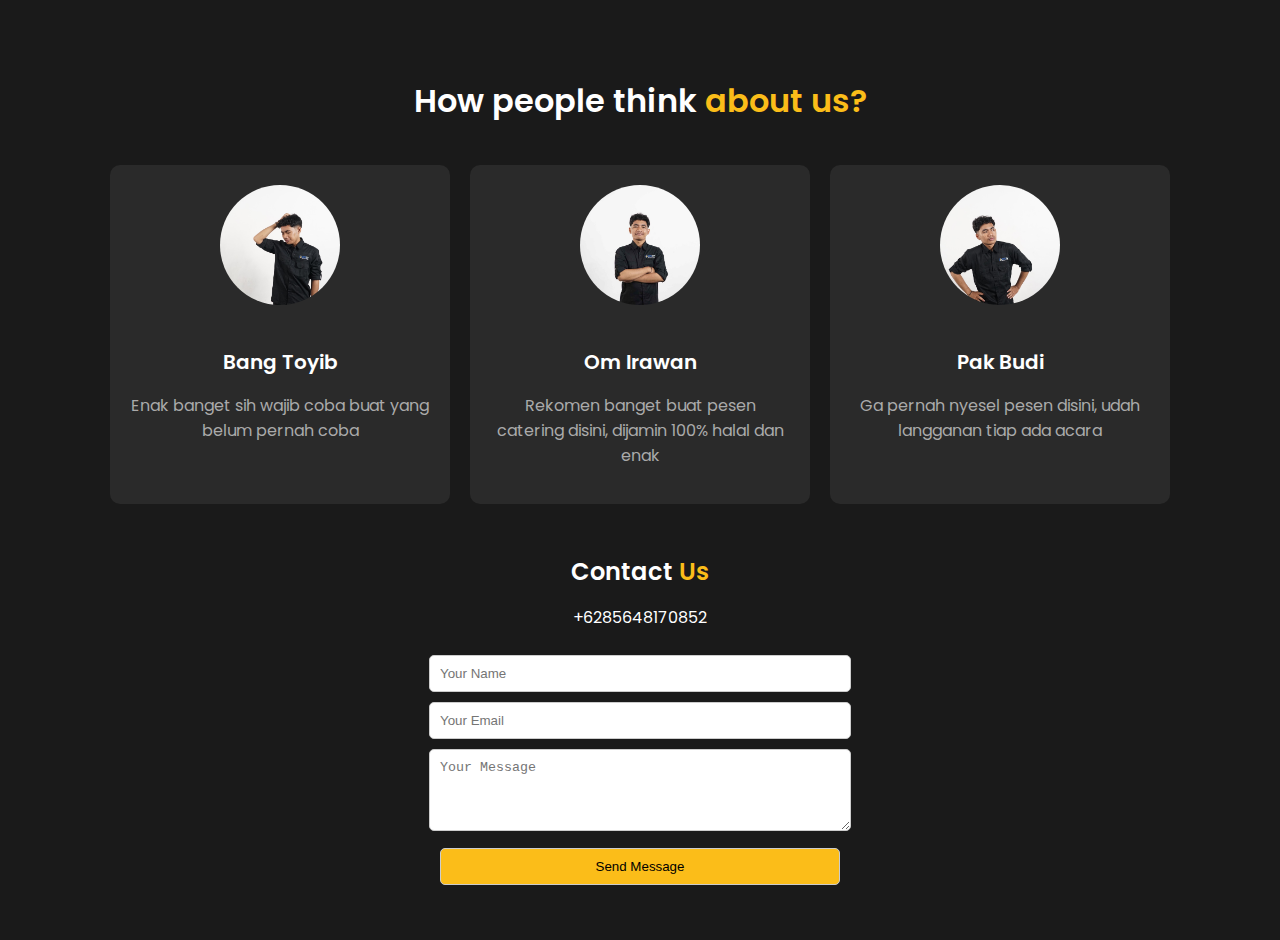
==== index.html @ c68b3eb4 "aca bagian halaman testimoni" ====
<!DOCTYPE html> <!-- INI BAGIAN TESTIMONI APA KATA MEREKA TENTANG KITAAAA -->
<html lang="en">
<head>
    <meta charset="UTF-8">
    <meta name="viewport" content="width=device-width, initial-scale=1.0">
    <title>Eclipta Catering</title>
    <link href="https://fonts.googleapis.com/css2?family=Poppins:wght@400;600&display=swap" rel="stylesheet">
    <style>
        body {
            font-family: 'Poppins', sans-serif;
            background-color: #1a1a1a;
            color: #fff;
            margin: 0;
            padding: 0;
        }

        .container {
            text-align: center;
            padding: 50px 20px;
        }

        h2 {
            color: #fff;
            margin-bottom: 40px;
            font-size: 32px;
            font-weight: 600;
        }

        h2 span {
            color: #fbbd19;
        }

        .testimonials {
            display: flex;
            justify-content: center;
            gap: 20px;
        }

        .testimonial {
            background-color: #2a2a2a;
            padding: 20px;
            border-radius: 10px;
            width: 300px;
            text-align: center;
        }

        .testimonial-img {
            border-radius: 50%;
            width: 120px;  /* Ukuran gambar diperbesar */
            height: 120px; /* Ukuran gambar diperbesar */
            margin-bottom: 15px;
            object-fit: cover; /* Menjaga rasio gambar */
        }

        .testimonial h3 {
            color: #fff;
            margin-bottom: 10px;
            font-size: 20px;
            font-weight: 600;
        }

        .testimonial p {
            color: #aaa;
            font-size: 16px;
        }

        .contact {
            margin-top: 50px;
        }

        .contact h3 {
            color: #fff;
            margin-bottom: 10px;
            font-size: 24px;
            font-weight: 600;
        }

        .contact span {
            color: #fbbd19;
        }

        form {
            margin-top: 20px;
        }

        form input, form textarea {
            padding: 10px;
            margin: 5px;
            border-radius: 5px;
            border: 1px solid #ccc;
            width: 100%;
            max-width: 400px;
        }

        form input[type="submit"] {
            background-color: #fbbd19;
            color: #000;
            cursor: pointer;
        }
    </style>
</head>
<body>

<div class="container" id="home">
    <h2>How people think <span>about us?</span></h2>
    
    <div class="testimonials">
        <div class="testimonial" id="testimonial-1">
            <img src="img/bang toyib.jpg" alt="Bang Toyib" class="testimonial-img">
            <h3>Bang Toyib</h3>
            <p>Enak banget sih wajib coba buat yang belum pernah coba</p>
        </div>

        <div class="testimonial" id="testimonial-2">
            <img src="img/om irawan.jpg" alt="Om Irawan" class="testimonial-img">
            <h3>Om Irawan</h3>
            <p>Rekomen banget buat pesen catering disini, dijamin 100% halal dan enak</p>
        </div>

        <div class="testimonial" id="testimonial-3">
            <img src="img/pak budi.jpg" alt="Pak Budi" class="testimonial-img">
            <h3>Pak Budi</h3>
            <p>Ga pernah nyesel pesen disini, udah langganan tiap ada acara</p>
        </div>
    </div>

    <div class="contact" id="contact">
        <h3>Contact <span>Us</span></h3>
        <p>+6285648170852</p>

        <form action="#" method="post">
            <input type="text" id="name" name="name" placeholder="Your Name" required><br>
            <input type="email" id="email" name="email" placeholder="Your Email" required><br>
            <textarea id="message" name="message" rows="4" placeholder="Your Message" required></textarea><br>
            <input type="submit" value="Send Message">
        </form>
    </div>
</div>

</body>
</html>
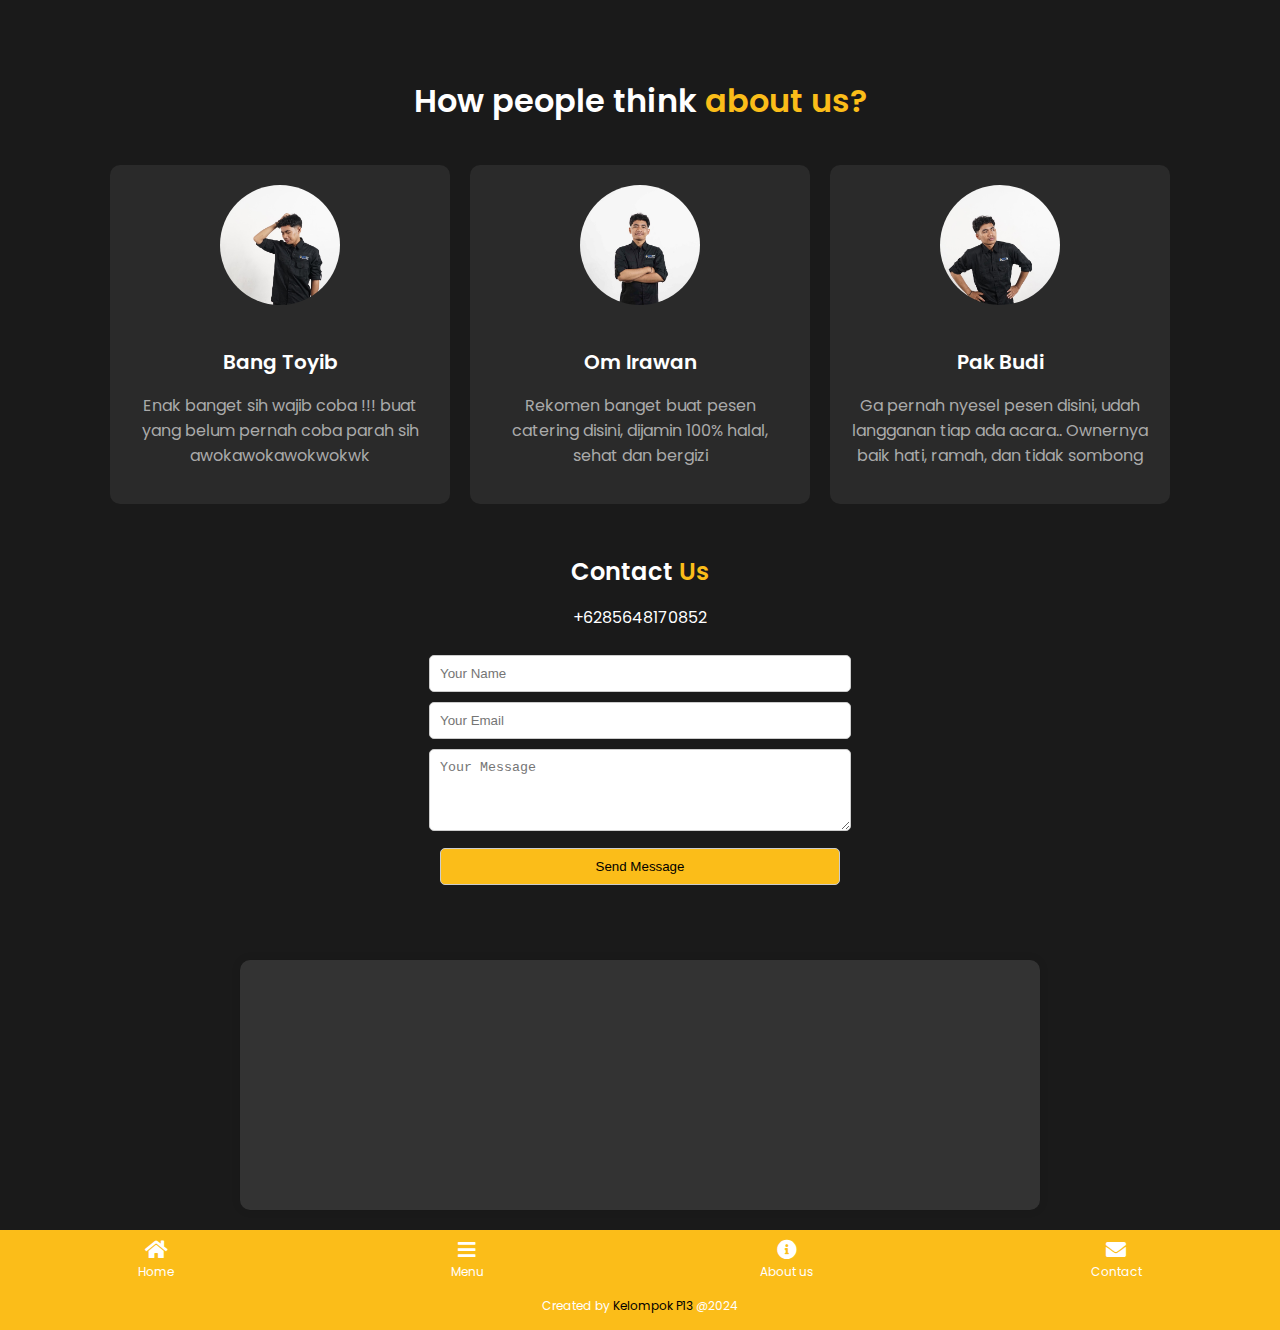
==== commit aee1174b: "Dari aca wes" ====
--- a/index.html
+++ b/index.html
@@ -1,142 +1,69 @@
-<!DOCTYPE html> <!-- INI BAGIAN TESTIMONI APA KATA MEREKA TENTANG KITAAAA -->
-<html lang="en">
+<!DOCTYPE html>
+<html lang="id"> <!-- Bahasa halaman diatur ke Bhs Indo -->
 <head>
-    <meta charset="UTF-8">
-    <meta name="viewport" content="width=device-width, initial-scale=1.0">
-    <title>Eclipta Catering</title>
-    <link href="https://fonts.googleapis.com/css2?family=Poppins:wght@400;600&display=swap" rel="stylesheet">
-    <style>
-        body {
-            font-family: 'Poppins', sans-serif;
-            background-color: #1a1a1a;
-            color: #fff;
-            margin: 0;
-            padding: 0;
-        }
-
-        .container {
-            text-align: center;
-            padding: 50px 20px;
-        }
-
-        h2 {
-            color: #fff;
-            margin-bottom: 40px;
-            font-size: 32px;
-            font-weight: 600;
-        }
-
-        h2 span {
-            color: #fbbd19;
-        }
-
-        .testimonials {
-            display: flex;
-            justify-content: center;
-            gap: 20px;
-        }
-
-        .testimonial {
-            background-color: #2a2a2a;
-            padding: 20px;
-            border-radius: 10px;
-            width: 300px;
-            text-align: center;
-        }
-
-        .testimonial-img {
-            border-radius: 50%;
-            width: 120px;  /* Ukuran gambar diperbesar */
-            height: 120px; /* Ukuran gambar diperbesar */
-            margin-bottom: 15px;
-            object-fit: cover; /* Menjaga rasio gambar */
-        }
-
-        .testimonial h3 {
-            color: #fff;
-            margin-bottom: 10px;
-            font-size: 20px;
-            font-weight: 600;
-        }
-
-        .testimonial p {
-            color: #aaa;
-            font-size: 16px;
-        }
-
-        .contact {
-            margin-top: 50px;
-        }
-
-        .contact h3 {
-            color: #fff;
-            margin-bottom: 10px;
-            font-size: 24px;
-            font-weight: 600;
-        }
-
-        .contact span {
-            color: #fbbd19;
-        }
-
-        form {
-            margin-top: 20px;
-        }
-
-        form input, form textarea {
-            padding: 10px;
-            margin: 5px;
-            border-radius: 5px;
-            border: 1px solid #ccc;
-            width: 100%;
-            max-width: 400px;
-        }
-
-        form input[type="submit"] {
-            background-color: #fbbd19;
-            color: #000;
-            cursor: pointer;
-        }
-    </style>
+    <meta charset="UTF-8"> <!-- Set karakter ke UTF-8 -->
+    <meta name="viewport" content="width=device-width, initial-scale=1.0"> <!-- Responsif untuk perangkat mobile -->
+    <title>Eclipta Catering</title> <!-- Judul halamannya -->
+    <link href="https://fonts.googleapis.com/css2?family=Poppins:wght@400;600&display=swap" rel="stylesheet"> <!-- Link font Poppins -->
+    <link rel="stylesheet" href="style.css"> <!-- Link ke file CSS eksternal -->
+    <link rel="stylesheet" href="https://cdnjs.cloudflare.com/ajax/libs/font-awesome/5.15.3/css/all.min.css"> <!-- Link ke Font Awesome untuk ikon -->
 </head>
 <body>
 
-<div class="container" id="home">
-    <h2>How people think <span>about us?</span></h2>
-    
-    <div class="testimonials">
-        <div class="testimonial" id="testimonial-1">
-            <img src="img/bang toyib.jpg" alt="Bang Toyib" class="testimonial-img">
-            <h3>Bang Toyib</h3>
-            <p>Enak banget sih wajib coba buat yang belum pernah coba</p>
+    <!-- Ini untuk halaman testimoniiiiiii -->
+    <div class="container" id="home">
+        <h2>How people think <span>about us?</span></h2> <!-- Judul bagian testimoni -->
+        
+        <div class="testimonials"> 
+            <div class="testimonial" id="testimonial-1"> <!-- Testi pertama -->
+                <img src="img/bang toyib.jpg" alt="Bang Toyib" class="testimonial-img"> <!-- Muka bang toyib -->
+                <h3>Bang Toyib</h3> <!-- Nama dia -->
+                <p>Enak banget sih wajib coba !!! buat yang belum pernah coba parah sih awokawokawokwokwk</p> <!-- Isi ulasan bang toyib -->
+            </div>
+
+            <div class="testimonial" id="testimonial-2"> <!-- Testi kedua -->
+                <img src="img/om irawan.jpg" alt="Om Irawan" class="testimonial-img"> <!-- Muka om irawan -->
+                <h3>Om Irawan</h3> <!-- Nama dia -->
+                <p>Rekomen banget buat pesen catering disini, dijamin 100% halal, sehat dan bergizi</p> <!-- Isi ulasan om irawan -->
+            </div>
+
+            <div class="testimonial" id="testimonial-3"> <!-- Testi ketiga -->
+                <img src="img/pak budi.jpg" alt="Pak Budi" class="testimonial-img"> <!-- Muka pak budi -->
+                <h3>Pak Budi</h3> <!-- Nama dia -->
+                <p>Ga pernah nyesel pesen disini, udah langganan tiap ada acara.. Ownernya baik hati, ramah, dan tidak sombong</p> <!-- Isi ulasan pak budi -->
+            </div>
         </div>
 
-        <div class="testimonial" id="testimonial-2">
-            <img src="img/om irawan.jpg" alt="Om Irawan" class="testimonial-img">
-            <h3>Om Irawan</h3>
-            <p>Rekomen banget buat pesen catering disini, dijamin 100% halal dan enak</p>
-        </div>
+        <!-- Ini buat bagian kontakkkkk -->
+        <div class="contact" id="contact"> <!-- Kontainer buat formu kontak -->
+            <h3>Contact <span>Us</span></h3> <!-- Judul bagian kontak -->
+            <p>+6285648170852</p> <!-- Nomor wa nya aca -->
 
-        <div class="testimonial" id="testimonial-3">
-            <img src="img/pak budi.jpg" alt="Pak Budi" class="testimonial-img">
-            <h3>Pak Budi</h3>
-            <p>Ga pernah nyesel pesen disini, udah langganan tiap ada acara</p>
+            <form action="#" method="post"> <!-- Form buat ngirim pesan, ini nanti menuju ke wa yg di atas -->
+                <input type="text" id="name" name="name" placeholder="Your Name" required><br> <!-- Buat nama -->
+                <input type="email" id="email" name="email" placeholder="Your Email" required><br> <!-- Buat email -->
+                <textarea id="message" name="message" rows="4" placeholder="Your Message" required></textarea><br> <!-- Buat pesan -->
+                <input type="submit" value="Send Message"> <!-- Tombol kirim -->
+            </form>
         </div>
     </div>
 
-    <div class="contact" id="contact">
-        <h3>Contact <span>Us</span></h3>
-        <p>+6285648170852</p>
-
-        <form action="#" method="post">
-            <input type="text" id="name" name="name" placeholder="Your Name" required><br>
-            <input type="email" id="email" name="email" placeholder="Your Email" required><br>
-            <textarea id="message" name="message" rows="4" placeholder="Your Message" required></textarea><br>
-            <input type="submit" value="Send Message">
-        </form>
-    </div>
-</div>
+    <div class="map-container"> <!-- Kontainer untuk peta -->
+        <iframe src="https://www.google.com/maps/embed?pb=!1m18!1m12!1m3!1d3151198.217402622!2d112.61127787225617!3d-7.257574870896103!2m3!1f0!2f0!3f0!3m2!1i1024!2i768!4f13.1!3m3!1m2!1s0x2e7a1aa4b3a4eb69%3A0x91f6c5474c6d5b91!2sSurabaya%2C%20East%20Java%2C%20Indonesia!5e0!3m2!1sen!2sus!4v1695716764314!5m2!1sen!2sus" width="600" height="450" style="border:0;" allowfullscreen="" loading="lazy"></iframe> <!-- Peta Surabaya -->
+    </div>    
+    
+    <!-- Bagian Footer -->
+    <footer>
+        <nav> <!-- Navigasi footer -->
+            <ul>
+                <li><a href="#"><i class="fas fa-home"></i><span>Home</span></a></li> <!-- Menu Home -->
+                <li><a href="#"><i class="fas fa-bars"></i><span>Menu</span></a></li> <!-- Menu Menu -->
+                <li><a href="#"><i class="fas fa-info-circle"></i><span>About us</span></a></li> <!-- Menu About Us -->
+                <li><a href="#"><i class="fas fa-envelope"></i><span>Contact</span></a></li> <!-- Menu Contact -->
+            </ul>
+        </nav>
+        <p>Created by <span class="black-text">Kelompok</span> <span class="black-text">P13</span> @2024</p> <!-- Keterangan pembuat.. kelompok kita -->
+    </footer>
 
 </body>
 </html>
-
--- a/style.css
+++ b/style.css
@@ -0,0 +1,157 @@
+body {
+    font-family: 'Poppins', sans-serif;
+    background-color: #1a1a1a;
+    color: #fff;
+    margin: 0;
+    padding: 0;
+}
+
+.container {
+    text-align: center;
+    padding: 50px 20px;
+}
+
+h2 {
+    color: #fff;
+    margin-bottom: 40px;
+    font-size: 32px;
+    font-weight: 600;
+}
+
+h2 span {
+    color: #fbbd19;
+}
+
+.testimonials {
+    display: flex;
+    justify-content: center;
+    gap: 20px;
+}
+
+.testimonial {
+    background-color: #2a2a2a;
+    padding: 20px;
+    border-radius: 10px;
+    width: 300px;
+    text-align: center;
+}
+
+.testimonial-img {
+    border-radius: 50%;
+    width: 120px;
+    height: 120px;
+    margin-bottom: 15px;
+    object-fit: cover;
+}
+
+.testimonial h3 {
+    color: #fff;
+    margin-bottom: 10px;
+    font-size: 20px;
+    font-weight: 600;
+}
+
+.testimonial p {
+    color: #aaa;
+    font-size: 16px;
+}
+
+.contact {
+    margin-top: 50px;
+}
+
+.contact h3 {
+    color: #fff;
+    margin-bottom: 10px;
+    font-size: 24px;
+    font-weight: 600;
+}
+
+.contact span {
+    color: #fbbd19;
+}
+
+form {
+    margin-top: 20px;
+}
+
+form input, form textarea {
+    padding: 10px;
+    margin: 5px;
+    border-radius: 5px;
+    border: 1px solid #ccc;
+    width: 100%;
+    max-width: 400px;
+}
+
+form input[type="submit"] {
+    background-color: #fbbd19;
+    color: #000;
+    cursor: pointer;
+}
+
+/* Footer Section */
+footer {
+    background-color: #fbbd19; /* Background kuning */
+    color: white;
+    padding: 10px 0;
+    height: 80px;
+    display: flex;
+    flex-direction: column;
+    justify-content: space-between;
+}
+
+nav ul {
+    list-style-type: none;
+    padding: 0;
+    margin: 0;
+    display: flex;
+    justify-content: space-around;
+}
+
+nav ul li a {
+    color: white;
+    text-decoration: none;
+    display: flex;
+    flex-direction: column;
+    align-items: center;
+    font-size: 12px;
+}
+
+nav ul li a i {
+    font-size: 20px;
+    margin-bottom: 3px;
+}
+
+nav ul li a span {
+    color: white; /* Warna teks jadi putih */
+}
+
+footer p {
+    text-align: center;
+    margin: 5px 0;
+    font-size: 12px;
+}
+
+.black-text {
+    color: black; /* Pastikan warna teks menjadi hitam */
+}
+
+.map-container {
+    display: flex; /* Agar peta di tengah */
+    justify-content: center; /* Peta di tengah */
+    width: 100%;
+    max-width: 800px;
+    height: 250px;
+    border-radius: 10px;
+    overflow: hidden;
+    box-shadow: 0 0 10px rgba(0,0,0,0.1);
+    background-color: #333; 
+    margin: 20px auto; /* Space di bawah peta */
+}
+
+.map-container iframe {
+    width: 100%;
+    height: 100%;
+    border: none;
+}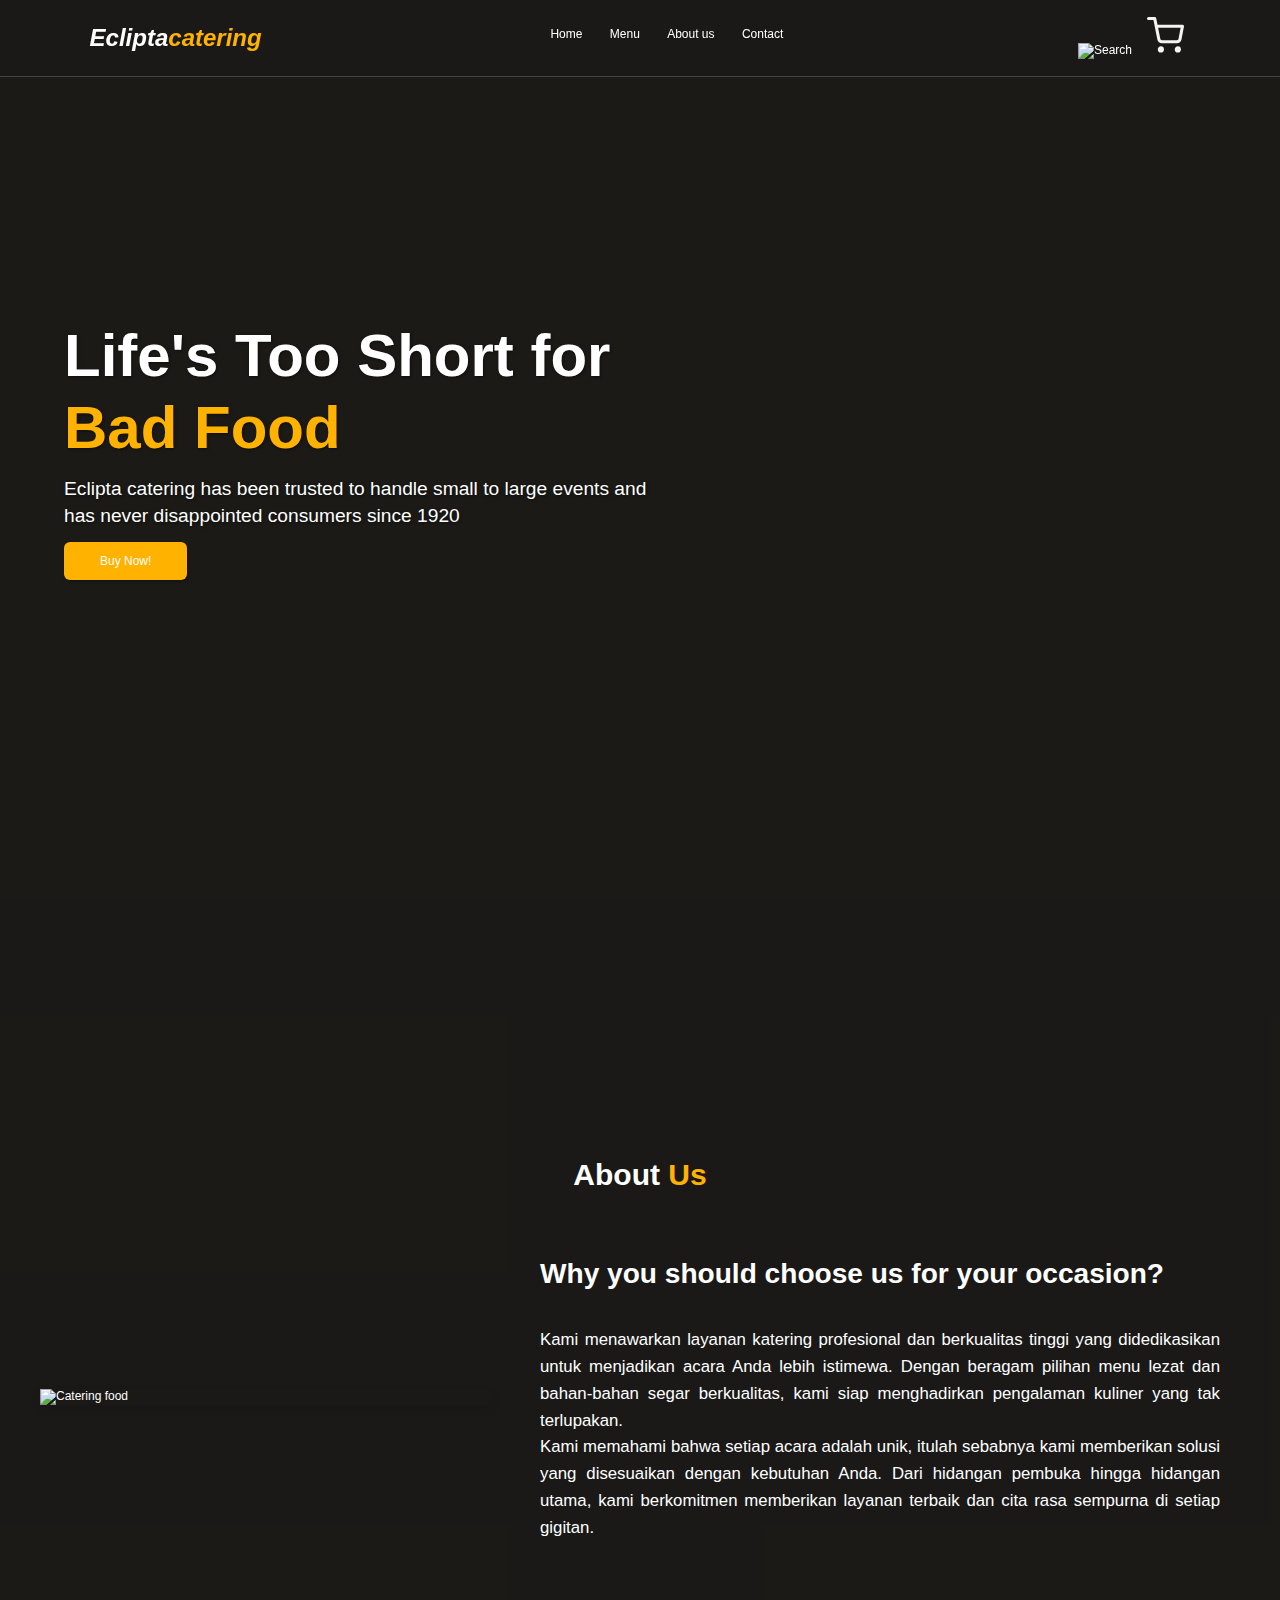
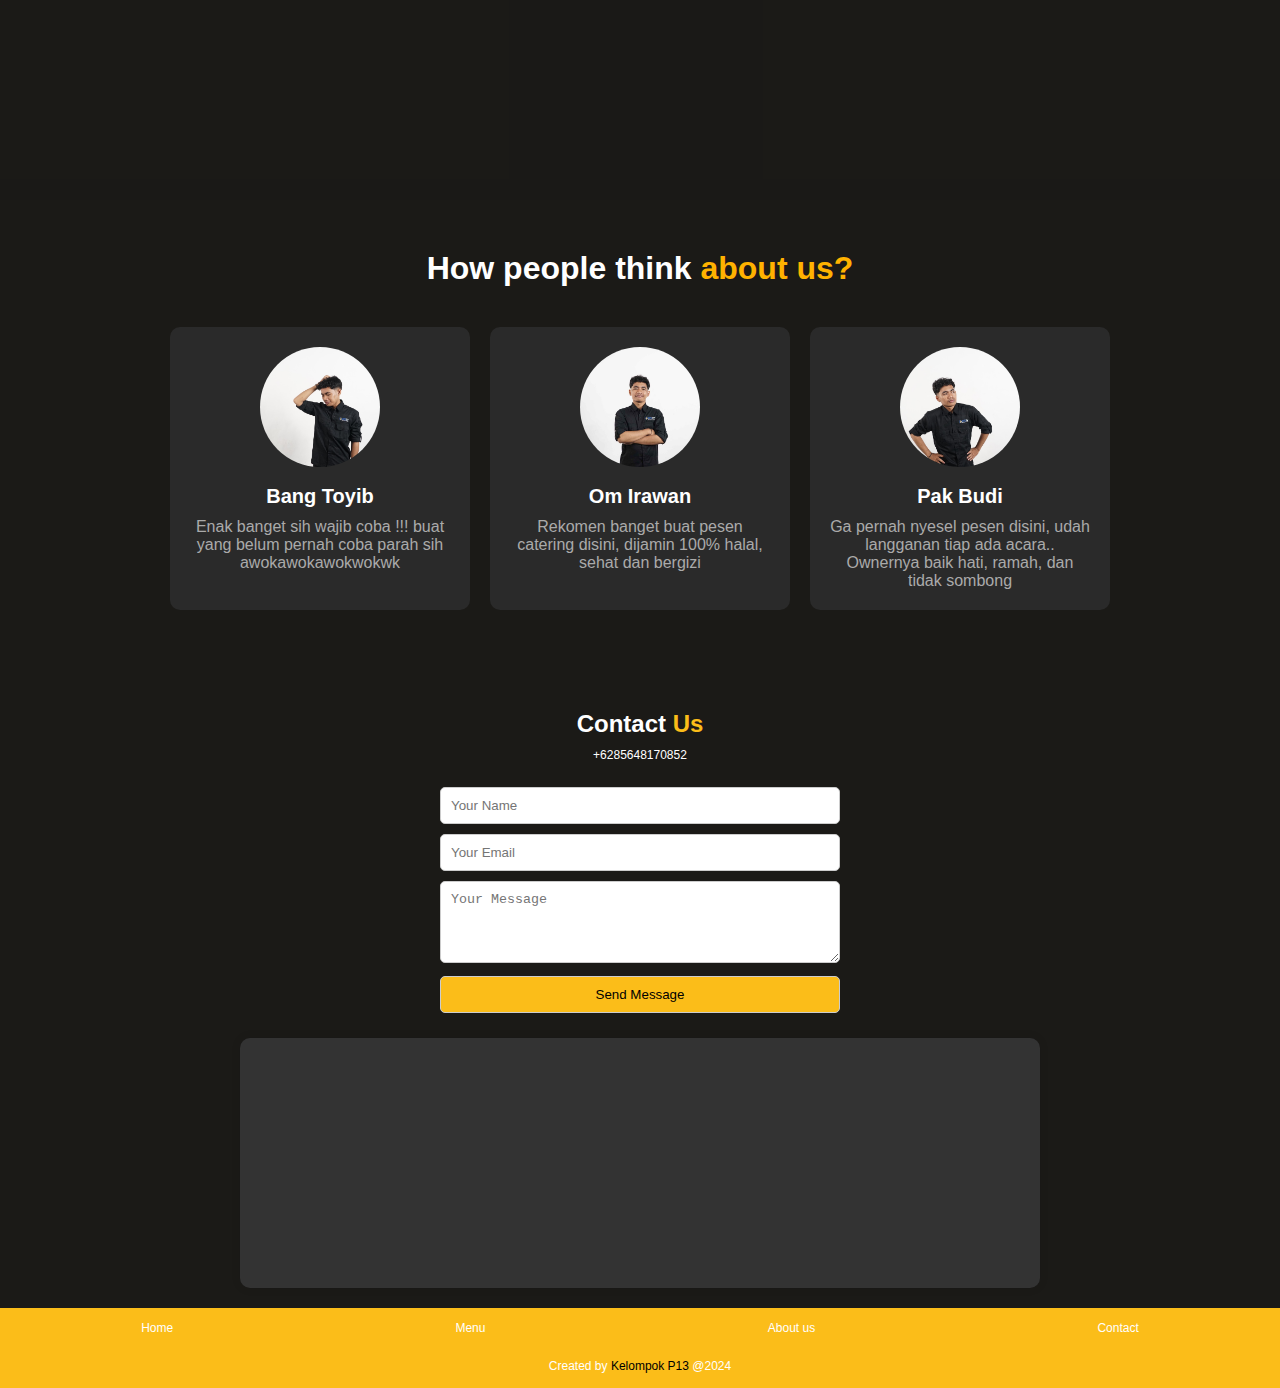
==== commit 3983359c: "menambahkan about us(yg benar)" ====
--- a/index.html
+++ b/index.html
@@ -1,14 +1,54 @@
 <!DOCTYPE html>
-<html lang="id"> <!-- Bahasa halaman diatur ke Bhs Indo -->
-<head>
-    <meta charset="UTF-8"> <!-- Set karakter ke UTF-8 -->
-    <meta name="viewport" content="width=device-width, initial-scale=1.0"> <!-- Responsif untuk perangkat mobile -->
-    <title>Eclipta Catering</title> <!-- Judul halamannya -->
-    <link href="https://fonts.googleapis.com/css2?family=Poppins:wght@400;600&display=swap" rel="stylesheet"> <!-- Link font Poppins -->
-    <link rel="stylesheet" href="style.css"> <!-- Link ke file CSS eksternal -->
-    <link rel="stylesheet" href="https://cdnjs.cloudflare.com/ajax/libs/font-awesome/5.15.3/css/all.min.css"> <!-- Link ke Font Awesome untuk ikon -->
-</head>
-<body>
+<html lang="en">
+  <head>
+    <meta charset="UTF-8" />
+    <meta name="viewport" content="width=device-width, initial-scale=1.0" />
+    <title>Landing Page</title>
+    <link rel="stylesheet" href="style.css" />
+  </head>
+  <body>
+    <!-- Navbar -->
+    <nav class="navbar">
+      <div class="navbar-logo">Eclipta<span>catering</span></div>
+      <div class="navbar-nav">
+        <a href="#">Home</a>
+        <a href="#">Menu</a>
+        <a href="about-us">About us</a>
+        <a href="#">Contact</a>
+      </div>
+      <div class="navbar-extra">
+        <a href="#"><img src="icon/search.svg" alt="Search" /></a>
+        <a href="#"><img src="icon/Shopping-cart.svg" alt="Cart" /></a>
+      </div>
+      <div id="hamburger-menu">☰</div>
+    </nav>
+
+    <!-- Hero Section -->
+    <section class="hero">
+      <div class="content">
+        <h1>Life's Too Short for <span>Bad Food</span></h1>
+        <p>
+          Eclipta catering has been trusted to handle small to large events and
+          has never disappointed consumers since 1920
+        </p>
+        <a href="#" class="cta">Buy Now!</a>
+      </div>
+    </section>
+
+    <!-- About Us Section -->
+    <section class="about-section">
+        <div class="content">
+        <h2>About <span>Us</span></h2>
+        <div class="info">
+            <img src="img/about-us.jpg" alt="Catering food" class="about-img">
+            <div class="text">
+            <h3><strong>Why you should choose us for your occasion?</strong></h3>
+            <p>Kami menawarkan layanan katering profesional dan berkualitas tinggi yang didedikasikan untuk menjadikan acara Anda lebih istimewa. Dengan beragam pilihan menu lezat dan bahan-bahan segar berkualitas, kami siap menghadirkan pengalaman kuliner yang tak terlupakan.</p>
+            <p>Kami memahami bahwa setiap acara adalah unik, itulah sebabnya kami memberikan solusi yang disesuaikan dengan kebutuhan Anda. Dari hidangan pembuka hingga hidangan utama, kami berkomitmen memberikan layanan terbaik dan cita rasa sempurna di setiap gigitan.</p>
+            </div>
+        </div>
+        </div>
+    </section>
 
     <!-- Ini untuk halaman testimoniiiiiii -->
     <div class="container" id="home">
@@ -33,9 +73,10 @@
                 <p>Ga pernah nyesel pesen disini, udah langganan tiap ada acara.. Ownernya baik hati, ramah, dan tidak sombong</p> <!-- Isi ulasan pak budi -->
             </div>
         </div>
+    </div>
 
-        <!-- Ini buat bagian kontakkkkk -->
-        <div class="contact" id="contact"> <!-- Kontainer buat formu kontak -->
+    <!-- Ini buat bagian kontakkkkk -->
+    <div class="contact" id="contact"> <!-- Kontainer buat formu kontak -->
             <h3>Contact <span>Us</span></h3> <!-- Judul bagian kontak -->
             <p>+6285648170852</p> <!-- Nomor wa nya aca -->
 
@@ -47,10 +88,10 @@
             </form>
         </div>
     </div>
-
+    
     <div class="map-container"> <!-- Kontainer untuk peta -->
         <iframe src="https://www.google.com/maps/embed?pb=!1m18!1m12!1m3!1d3151198.217402622!2d112.61127787225617!3d-7.257574870896103!2m3!1f0!2f0!3f0!3m2!1i1024!2i768!4f13.1!3m3!1m2!1s0x2e7a1aa4b3a4eb69%3A0x91f6c5474c6d5b91!2sSurabaya%2C%20East%20Java%2C%20Indonesia!5e0!3m2!1sen!2sus!4v1695716764314!5m2!1sen!2sus" width="600" height="450" style="border:0;" allowfullscreen="" loading="lazy"></iframe> <!-- Peta Surabaya -->
-    </div>    
+    </div>   
     
     <!-- Bagian Footer -->
     <footer>
@@ -65,5 +106,5 @@
         <p>Created by <span class="black-text">Kelompok</span> <span class="black-text">P13</span> @2024</p> <!-- Keterangan pembuat.. kelompok kita -->
     </footer>
 
-</body>
+  </body>
 </html>
--- a/style.css
+++ b/style.css
@@ -1,10 +1,214 @@
-body {
-    font-family: 'Poppins', sans-serif;
-    background-color: #1a1a1a;
-    color: #fff;
+:root {
+    --primary-color: #ffb200;
+    --bg-color: #1b1a17;
+    --text-color: white;
+}
+  
+* {
     margin: 0;
     padding: 0;
-}
+    box-sizing: border-box;
+    outline: none;
+    border: none;
+    text-decoration: none;
+}
+  
+html {
+    scroll-behavior: smooth;
+}
+  
+body {
+    font-family: "Poppins", sans-serif;
+    background-color: var(--bg-color);
+    color: var(--text-color);
+}
+  
+/* Navbar */
+.navbar {
+    display: flex;
+    justify-content: space-between;
+    align-items: center;
+    padding: 1.4rem 7%;
+    background-color: rgba(27, 26, 23, 0.9);
+    border-bottom: 1px solid #444;
+    position: fixed;
+    top: 0;
+    left: 0;
+    right: 0;
+    z-index: 1000;
+}
+  
+.navbar .navbar-logo {
+    font-size: 2rem;
+    font-weight: 700;
+    color: var(--text-color);
+    font-style: italic;
+}
+  
+.navbar .navbar-logo span {
+    color: var(--primary-color);
+}
+  
+.navbar .navbar-nav a {
+    color: var(--text-color);
+    display: inline-block;
+    font-size: 1rem;
+    margin: 0 1rem;
+}
+  
+.navbar .navbar-nav a:hover {
+    color: var(--primary-color);
+}
+  
+.navbar .navbar-nav a::after {
+    content: "";
+    display: block;
+    padding-bottom: 0.5rem;
+    border-bottom: 0.1rem solid var(--primary-color);
+    transform: scaleX(0);
+    transition: 0.2s linear;
+}
+  
+.navbar .navbar-nav a:hover::after {
+    transform: scaleX(0.5);
+}
+  
+.navbar .navbar-extra a {
+    color: var(--text-color);
+    margin: 0 0.5rem;
+}
+  
+.navbar .navbar-extra a:hover {
+    color: var(--primary-color);
+}
+  
+#hamburger-menu {
+    display: none;
+}
+  
+/* Hero Section */
+.hero {
+    min-height: 100vh;
+    display: flex;
+    align-items: center;
+    position: relative;
+}
+  
+.hero::before {
+    content: "";
+    position: absolute;
+    top: 0;
+    left: 0;
+    width: 100%;
+    height: 100%;
+    background-image: url("../img/hero-bg.png");
+    background-size: cover;
+    background-position: center;
+    transform: scaleX(-1);
+    z-index: -1;
+}
+  
+.hero .content {
+    padding: 1.4rem 5%;
+    max-width: 60rem;
+    z-index: 1;
+}
+  
+.hero .content h1 {
+    font-size: 5rem;
+    color: var(--text-color);
+    line-height: 1.2;
+    text-shadow: 1px 1px 3px rgba(0, 0, 0, 0.5);
+}
+  
+.hero .content h1 span {
+    color: var(--primary-color);
+}
+  
+.hero .content p {
+    font-size: 1.6rem;
+    margin-top: 1rem;
+    line-height: 1.4;
+    font-weight: 100;
+    text-shadow: 1px 1px 3px rgba(0, 0, 0, 0.5);
+}
+  
+.hero .content .cta {
+    margin-top: 1rem;
+    display: inline-block;
+    padding: 1rem 3rem;
+    font-size: 1rem;
+    color: var(--text-color);
+    background-color: var(--primary-color);
+    border-radius: 0.5rem;
+    box-shadow: 1px 1px 3px rgba(0, 0, 0, 0.5);
+}
+
+/* About Us */
+.about-section {
+    min-height: 100vh;
+    display: flex;
+    align-items: center;
+    justify-content: center; 
+    padding: 20px; 
+    background-color: rgba(27, 26, 23, 0.9);
+}
+  
+.about-section .content {
+    max-width: 1200px; 
+    display: flex;
+    flex-direction: column; 
+    align-items: center; 
+}
+  
+.about-section .info{
+    display: flex;
+    align-items: center;
+    gap: 30px; 
+    margin-top: 40px; 
+}
+  
+.about-section .content h2 {
+    font-size: 2.5rem; 
+    margin-bottom: 20px; 
+    text-color: white; 
+}
+  
+.about-section .content h2 span{
+    color: var(--primary-color); 
+}
+  
+.about-img {
+    width: 100%; 
+    max-width: 450px; 
+    height: auto; 
+    box-shadow: 0 4px 10px rgba(0, 0, 0, 0.1); 
+    transition: transform 0.3s; 
+    margin : 0;
+}
+  
+.about-img:hover {
+    transform: scale(1.05); 
+}
+  
+.text {
+    font-size: 2rem; 
+    line-height: 1.6; 
+    flex: 1; 
+    text-color: white;
+    padding: 0 20px 0 20px; 
+}
+  
+.text h3 {
+    margin-bottom: 30px;
+  }
+  
+.text p{
+    font-size: 1.4rem;
+    font-weight: 100;
+    text-align: justify ;
+}
+
 
 .container {
     text-align: center;
@@ -12,14 +216,14 @@
 }
 
 h2 {
-    color: #fff;
+    color: white;
     margin-bottom: 40px;
     font-size: 32px;
     font-weight: 600;
 }
 
 h2 span {
-    color: #fbbd19;
+    color: var(--primary-color);
 }
 
 .testimonials {
@@ -58,6 +262,8 @@
 
 .contact {
     margin-top: 50px;
+    text-align: center;
+
 }
 
 .contact h3 {
@@ -154,4 +360,63 @@
     width: 100%;
     height: 100%;
     border: none;
-}+}
+
+  
+  /* Media Queries */
+  
+  /* Laptop */
+  @media (max-width: 1366px) {
+    html {
+      font-size: 75%;
+    }
+  }
+  
+  /* Tablet */
+  @media (max-width: 768px) {
+    html {
+      font-size: 62.5%;
+    }
+  
+    #hamburger-menu {
+      display: inline-block;
+    }
+  
+    .navbar .navbar-nav {
+      position: absolute;
+      top: 100%;
+      right: -100%;
+      background-color: #fff;
+      width: 30rem;
+      height: 100vh;
+      transition: 0.3s;
+    }
+  
+    .navbar .navbar-nav.active {
+      right: 0;
+    }
+  
+    .navbar .navbar-nav a {
+      color: var(--bg-color);
+      display: block;
+      margin: 1.5rem;
+      padding: 0.5rem;
+      font-size: 2rem;
+    }
+  
+    .navbar .navbar-nav a::after {
+      transform-origin: 0 0;
+    }
+  
+    .navbar .navbar-nav a:hover::after {
+      transform: scaleX(0.2);
+    }
+  }
+  
+  /* Mobile Phone */
+  @media (max-width: 450px) {
+    html {
+      font-size: 55%;
+    }
+  }
+  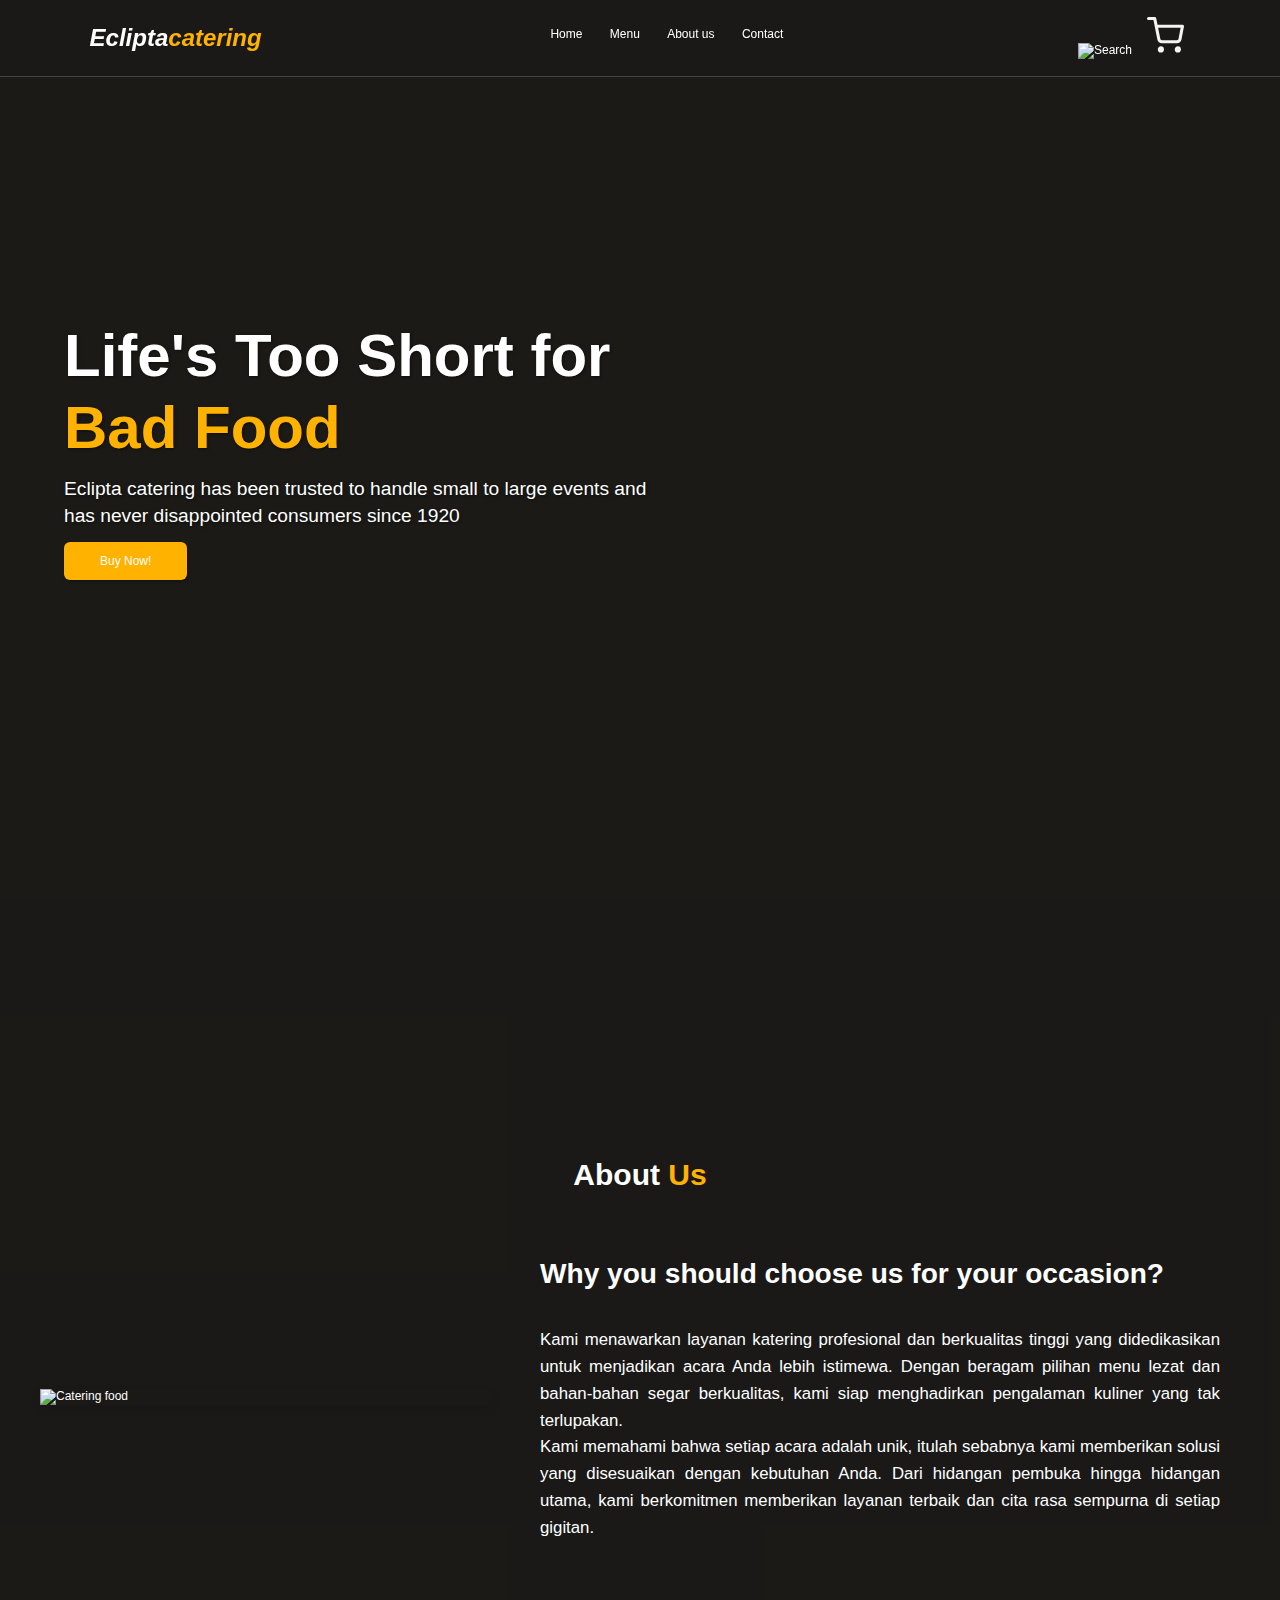
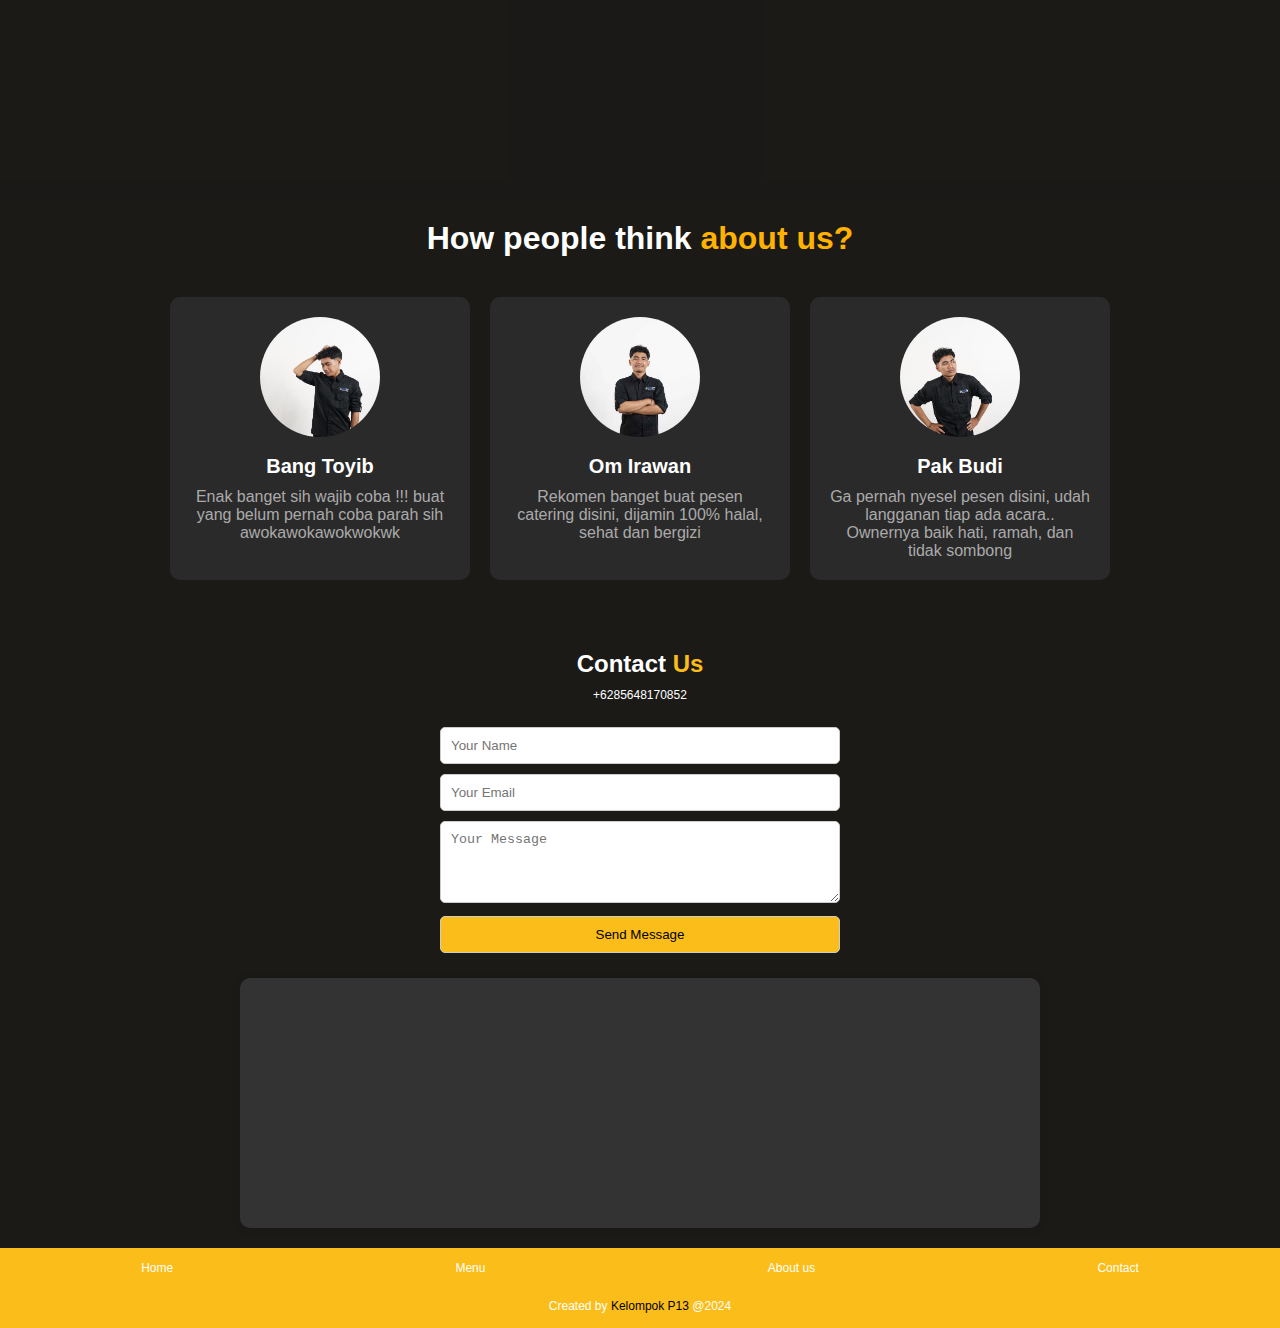
==== commit 2e0cda04: "add link navbar, respon about-us" ====
--- a/index.html
+++ b/index.html
@@ -11,10 +11,10 @@
     <nav class="navbar">
       <div class="navbar-logo">Eclipta<span>catering</span></div>
       <div class="navbar-nav">
-        <a href="#">Home</a>
+        <a href="#home">Home</a>
         <a href="#">Menu</a>
-        <a href="about-us">About us</a>
-        <a href="#">Contact</a>
+        <a href="#about-us">About us</a>
+        <a href="#contact">Contact</a>
       </div>
       <div class="navbar-extra">
         <a href="#"><img src="icon/search.svg" alt="Search" /></a>
@@ -24,7 +24,7 @@
     </nav>
 
     <!-- Hero Section -->
-    <section class="hero">
+    <section class="hero" id="home">
       <div class="content">
         <h1>Life's Too Short for <span>Bad Food</span></h1>
         <p>
@@ -36,7 +36,7 @@
     </section>
 
     <!-- About Us Section -->
-    <section class="about-section">
+    <section class="about-section" id="about-us">
         <div class="content">
         <h2>About <span>Us</span></h2>
         <div class="info">
@@ -51,7 +51,7 @@
     </section>
 
     <!-- Ini untuk halaman testimoniiiiiii -->
-    <div class="container" id="home">
+    <div class="container" id="testimoni">
         <h2>How people think <span>about us?</span></h2> <!-- Judul bagian testimoni -->
         
         <div class="testimonials"> 
--- a/style.css
+++ b/style.css
@@ -209,10 +209,36 @@
     text-align: justify ;
 }
 
+/*Responsif about us*/
+@media (max-width: 768px) {
+    .about-section .info {
+      flex-direction: column; 
+      align-items: center; 
+    }
+  
+    .about-section .content h2 {
+      font-size: 2.25rem; 
+      margin: 20px 0 0 0;
+    }
+  
+    .text {
+      font-size: 1.5rem; 
+    }
+  
+    .about-img {
+      max-width: 90%; 
+      margin: 0 0 0 20px; 
+    }
+  
+    .text h3 {
+      margin-bottom: 10px; 
+    }
+  }
+
 
 .container {
     text-align: center;
-    padding: 50px 20px;
+    padding: 20px 20px;
 }
 
 h2 {
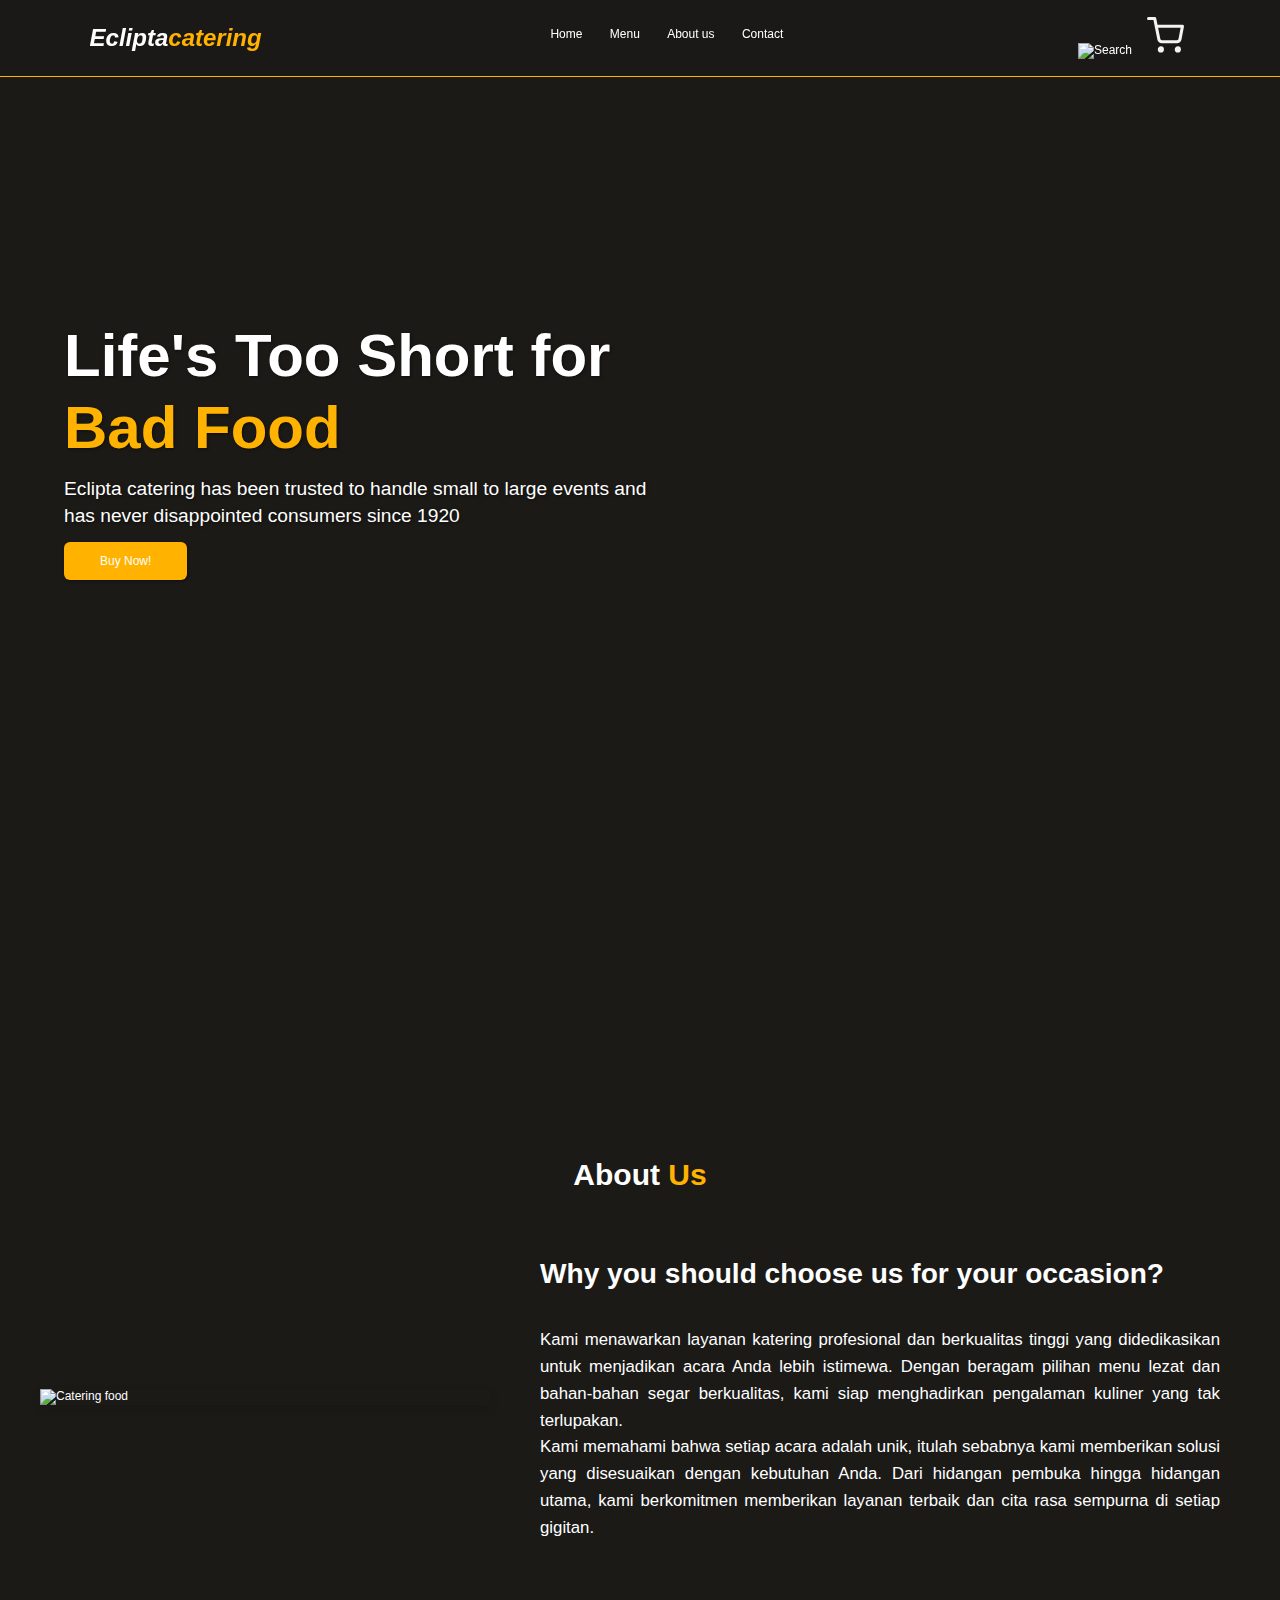
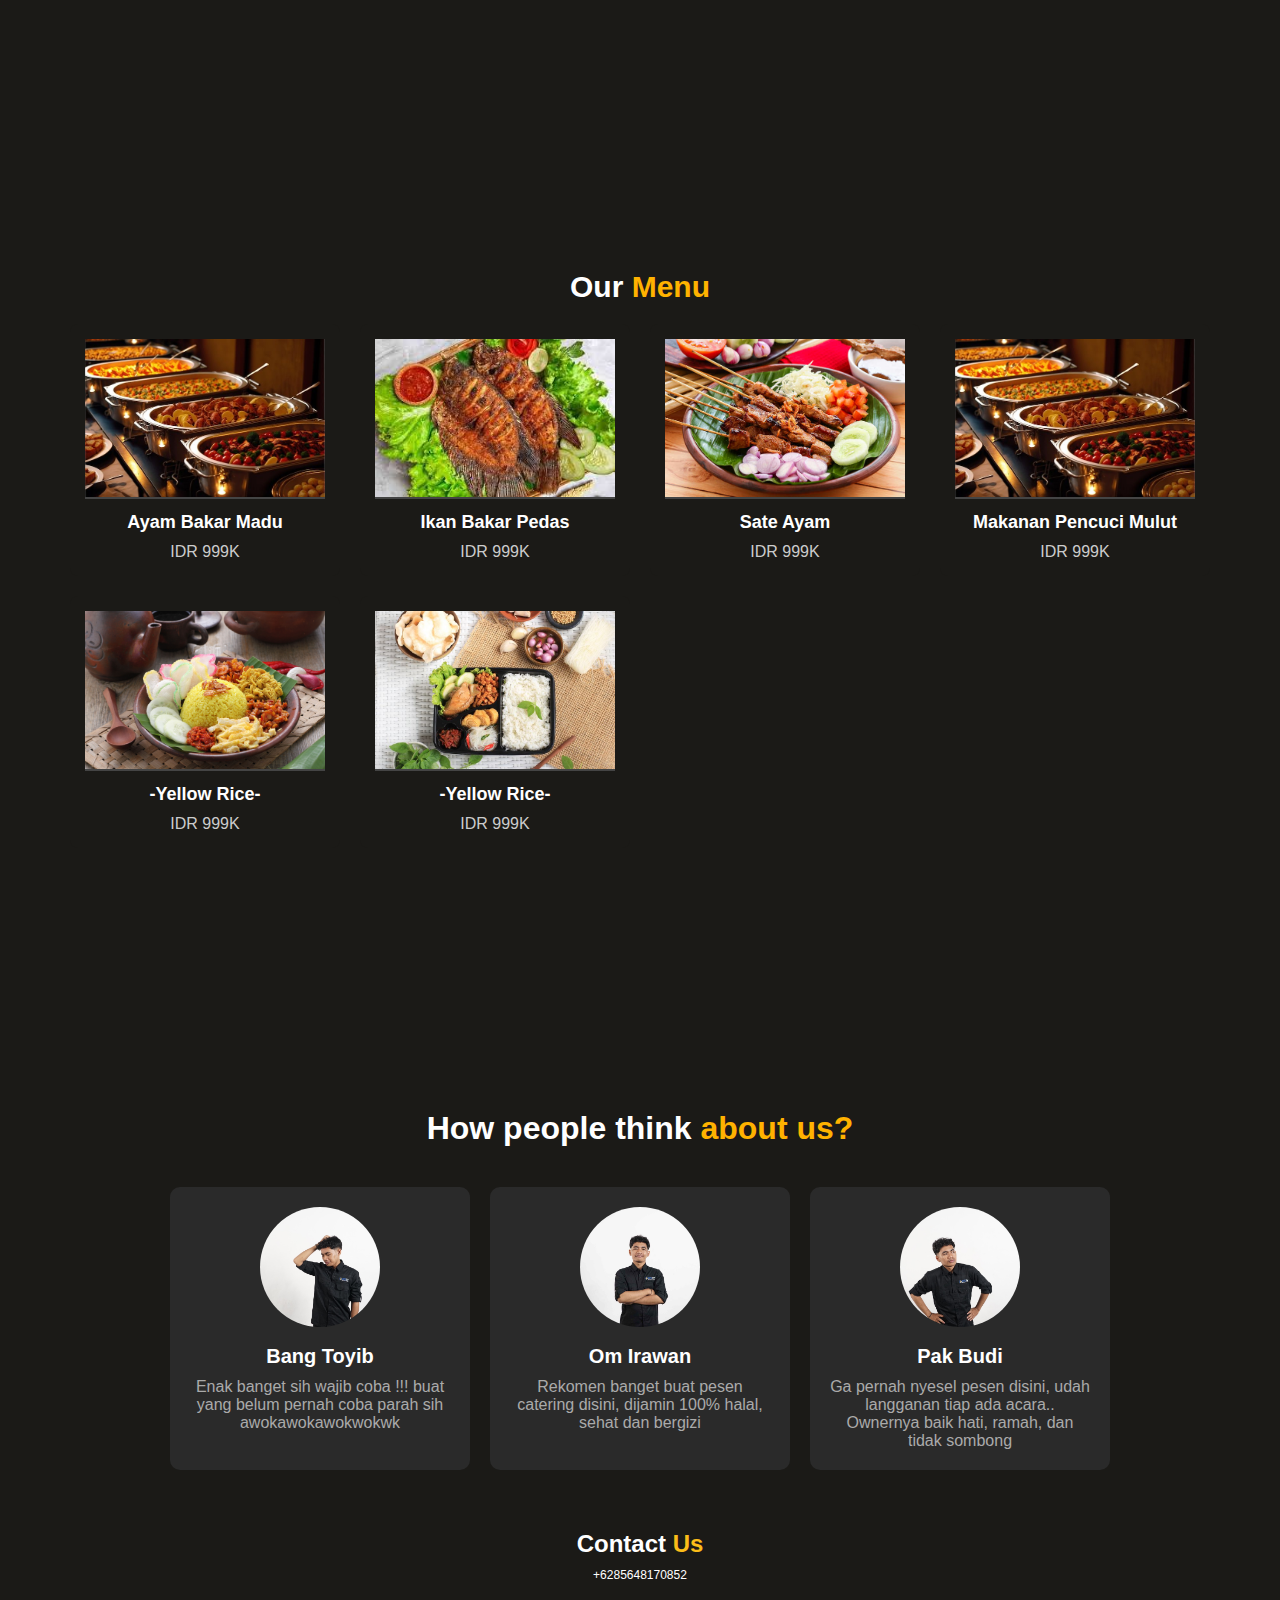
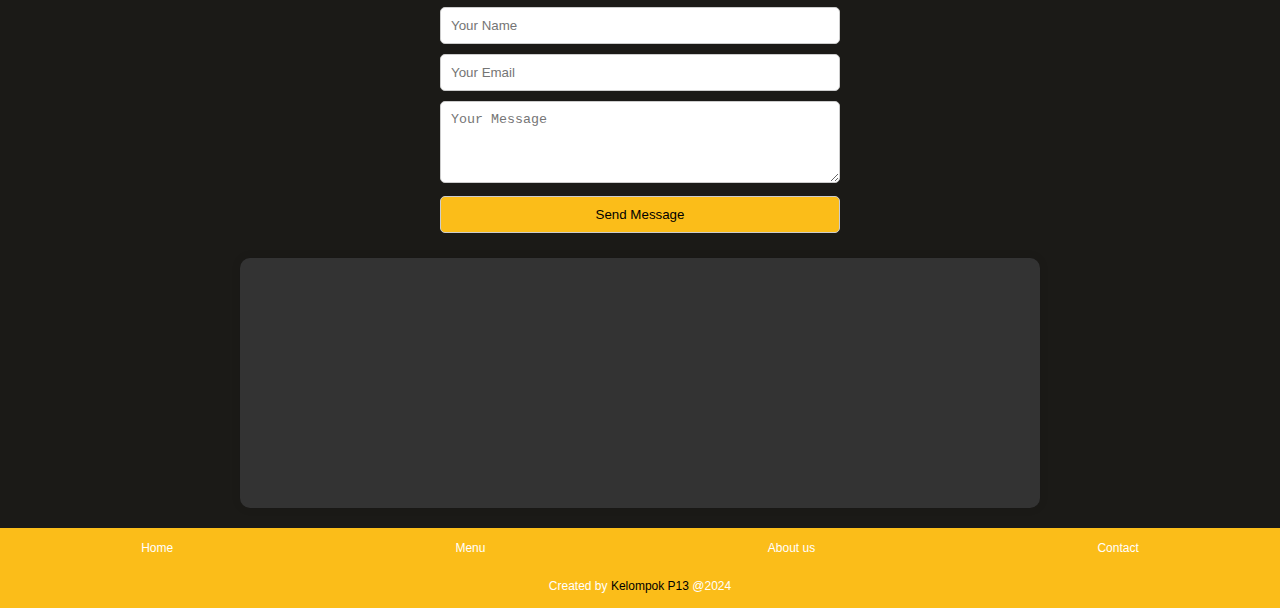
==== commit 1bf4fea6: "add our menu" ====
--- a/index.html
+++ b/index.html
@@ -50,6 +50,48 @@
         </div>
     </section>
 
+    <!-- Our Menu -->
+    <section class="menu">
+        <h2>Our <span>Menu</span></h2>
+        <div class="menu-container">
+            <div class="menu-item">
+                <img src="img/menu.jpg" alt="Ayam Bakar Madu">
+                <h3>Ayam Bakar Madu</h3>
+                <p>IDR 999K</p>
+            </div>
+    
+            <div class="menu-item">
+                <img src="img/ikan-bakar.jfif" alt="Ikan Bakar Pedas">
+                <h3>Ikan Bakar Pedas</h3>
+                <p>IDR 999K</p>
+            </div>
+    
+            <div class="menu-item">
+                <img src="img/sate-ayam.jpg" alt="Sate Ayam">
+                <h3>Sate Ayam</h3>
+                <p>IDR 999K</p>
+            </div>
+    
+            <div class="menu-item">
+                <img src="img/menu.jpg" alt="Makanan Pencuci Mulut">
+                <h3>Makanan Pencuci Mulut</h3>
+                <p>IDR 999K</p>
+            </div>
+    
+            <div class="menu-item">
+                <img src="img/nasi-kuningg.jpeg" alt="Yellow Rice">
+                <h3>-Yellow Rice-</h3>
+                <p>IDR 999K</p>
+            </div>
+    
+            <div class="menu-item">
+                <img src="img/ayam-kecap.jpg" alt="Nasi Kotak">
+                <h3>-Yellow Rice-</h3>
+                <p>IDR 999K</p>
+            </div>
+        </div>
+    </section>
+
     <!-- Ini untuk halaman testimoniiiiiii -->
     <div class="container" id="testimoni">
         <h2>How people think <span>about us?</span></h2> <!-- Judul bagian testimoni -->
@@ -86,7 +128,6 @@
                 <textarea id="message" name="message" rows="4" placeholder="Your Message" required></textarea><br> <!-- Buat pesan -->
                 <input type="submit" value="Send Message"> <!-- Tombol kirim -->
             </form>
-        </div>
     </div>
     
     <div class="map-container"> <!-- Kontainer untuk peta -->
--- a/style.css
+++ b/style.css
@@ -30,7 +30,7 @@
     align-items: center;
     padding: 1.4rem 7%;
     background-color: rgba(27, 26, 23, 0.9);
-    border-bottom: 1px solid #444;
+    border-bottom: 1px solid var(--primary-color);
     position: fixed;
     top: 0;
     left: 0;
@@ -150,8 +150,7 @@
     display: flex;
     align-items: center;
     justify-content: center; 
-    padding: 20px; 
-    background-color: rgba(27, 26, 23, 0.9);
+    padding: 10px; 
 }
   
 .about-section .content {
@@ -235,10 +234,68 @@
     }
   }
 
-
+/*-- Menu --*/
+.menu {
+    min-height: 100vh;
+    align-items: center;
+    justify-content: center; 
+    margin-right: 0px;
+    padding: 70px; 
+    box-sizing: border-box;
+}
+
+.menu h2 {
+    font-size: 2.5rem; 
+    margin-bottom: 20px; 
+    text-color: white; 
+    text-align: center;
+}
+  
+.menu h2 span{
+    color: var(--primary-color); 
+}
+
+.menu-container {
+    display: grid;
+    grid-template-columns: repeat(auto-fit, minmax(250px, 1fr));
+    gap: 20px;
+    justify-items: center;
+    margin: 0 auto;
+}
+
+.menu-item {
+    background-color: var(--bg-color); 
+    border-radius: 8px;
+    overflow: hidden;
+    text-align: center;
+    padding: 15px;
+    width: 100%;
+    max-width: 300px;
+}
+
+.menu-item img {
+    width: 100%;
+    aspect-ratio: 3/2;
+    height: auto;
+    border-bottom: 2px solid #444;
+}
+
+.menu-item h3 {
+    margin: 10px 0;
+    font-size: 18px;
+    font-weight: bold;
+}
+
+.menu-item p {
+    font-size: 16px;
+    color: #ccc; 
+}
+
+
+/*-- Testimonials --*/
 .container {
     text-align: center;
-    padding: 20px 20px;
+    padding: 10px 20px;
 }
 
 h2 {
@@ -264,6 +321,10 @@
     border-radius: 10px;
     width: 300px;
     text-align: center;
+}
+
+.testimonial:hover {
+    transform: scale(1.05); 
 }
 
 .testimonial-img {
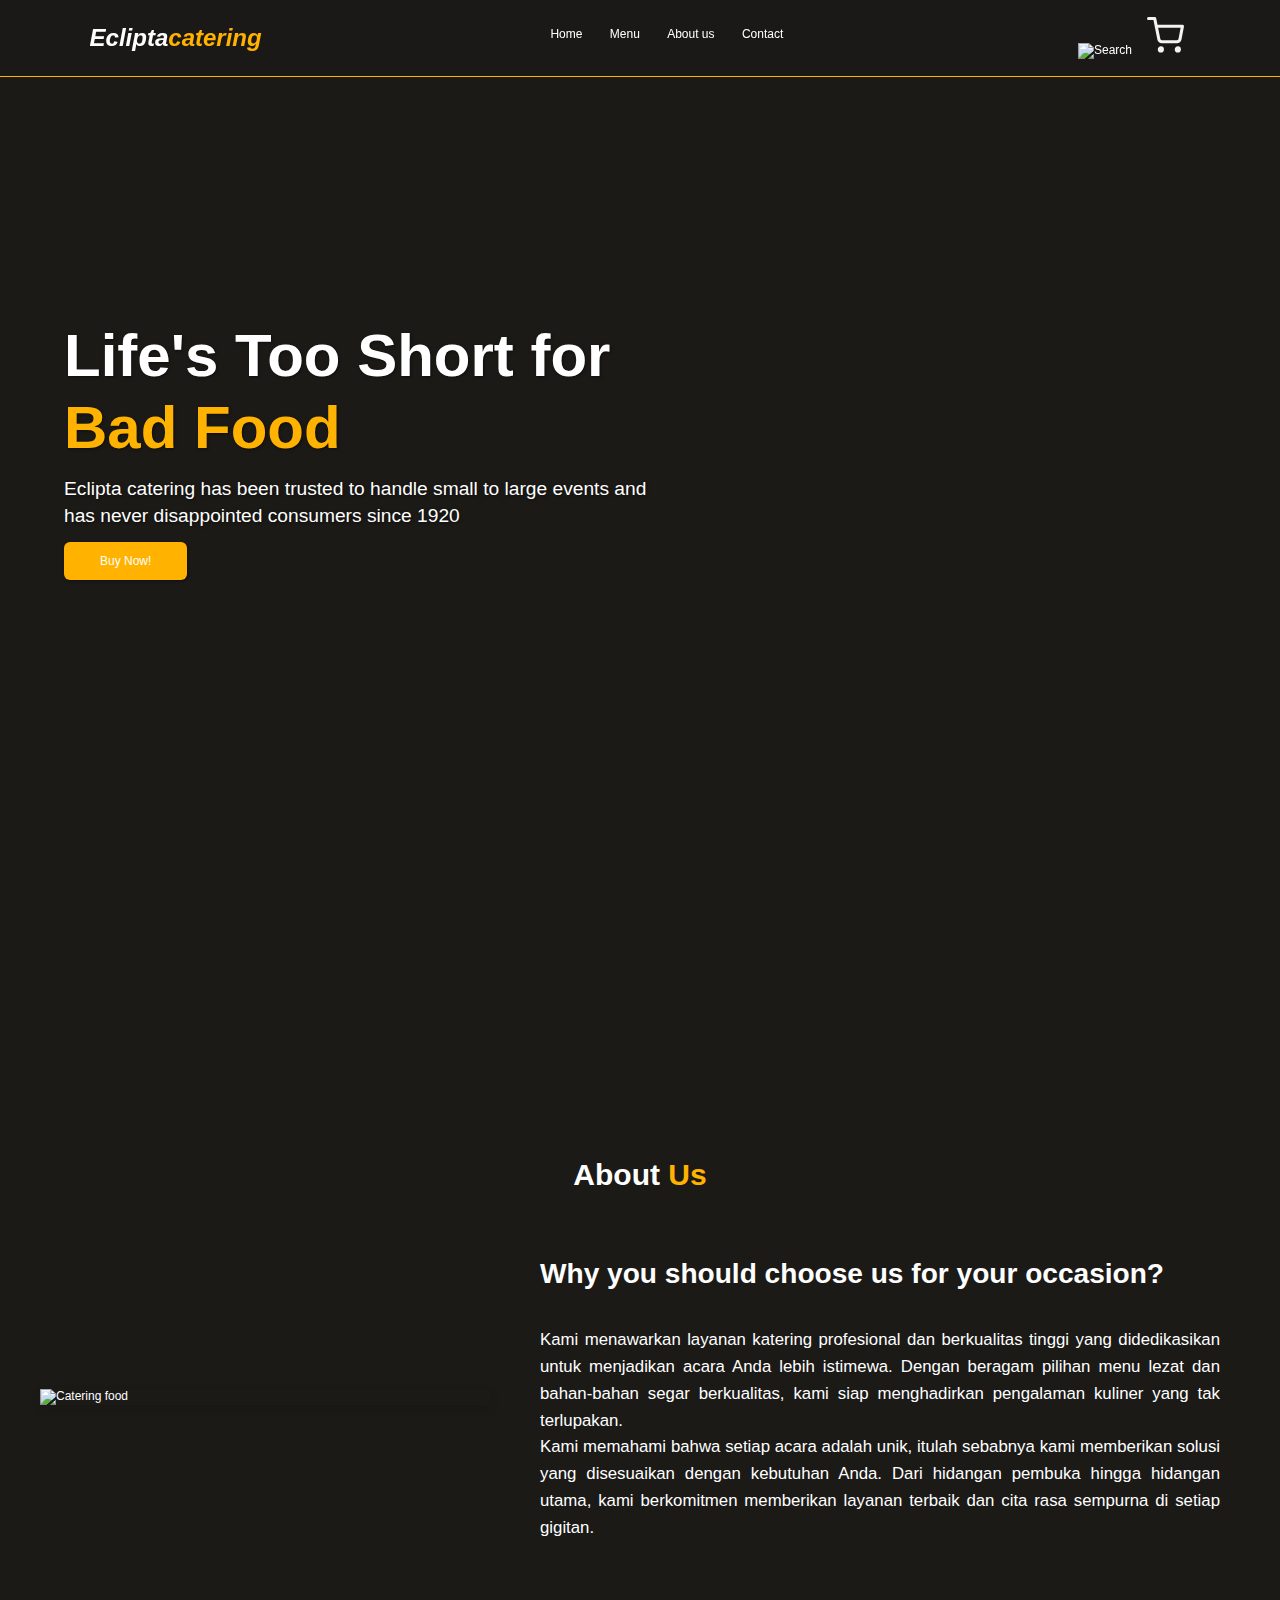
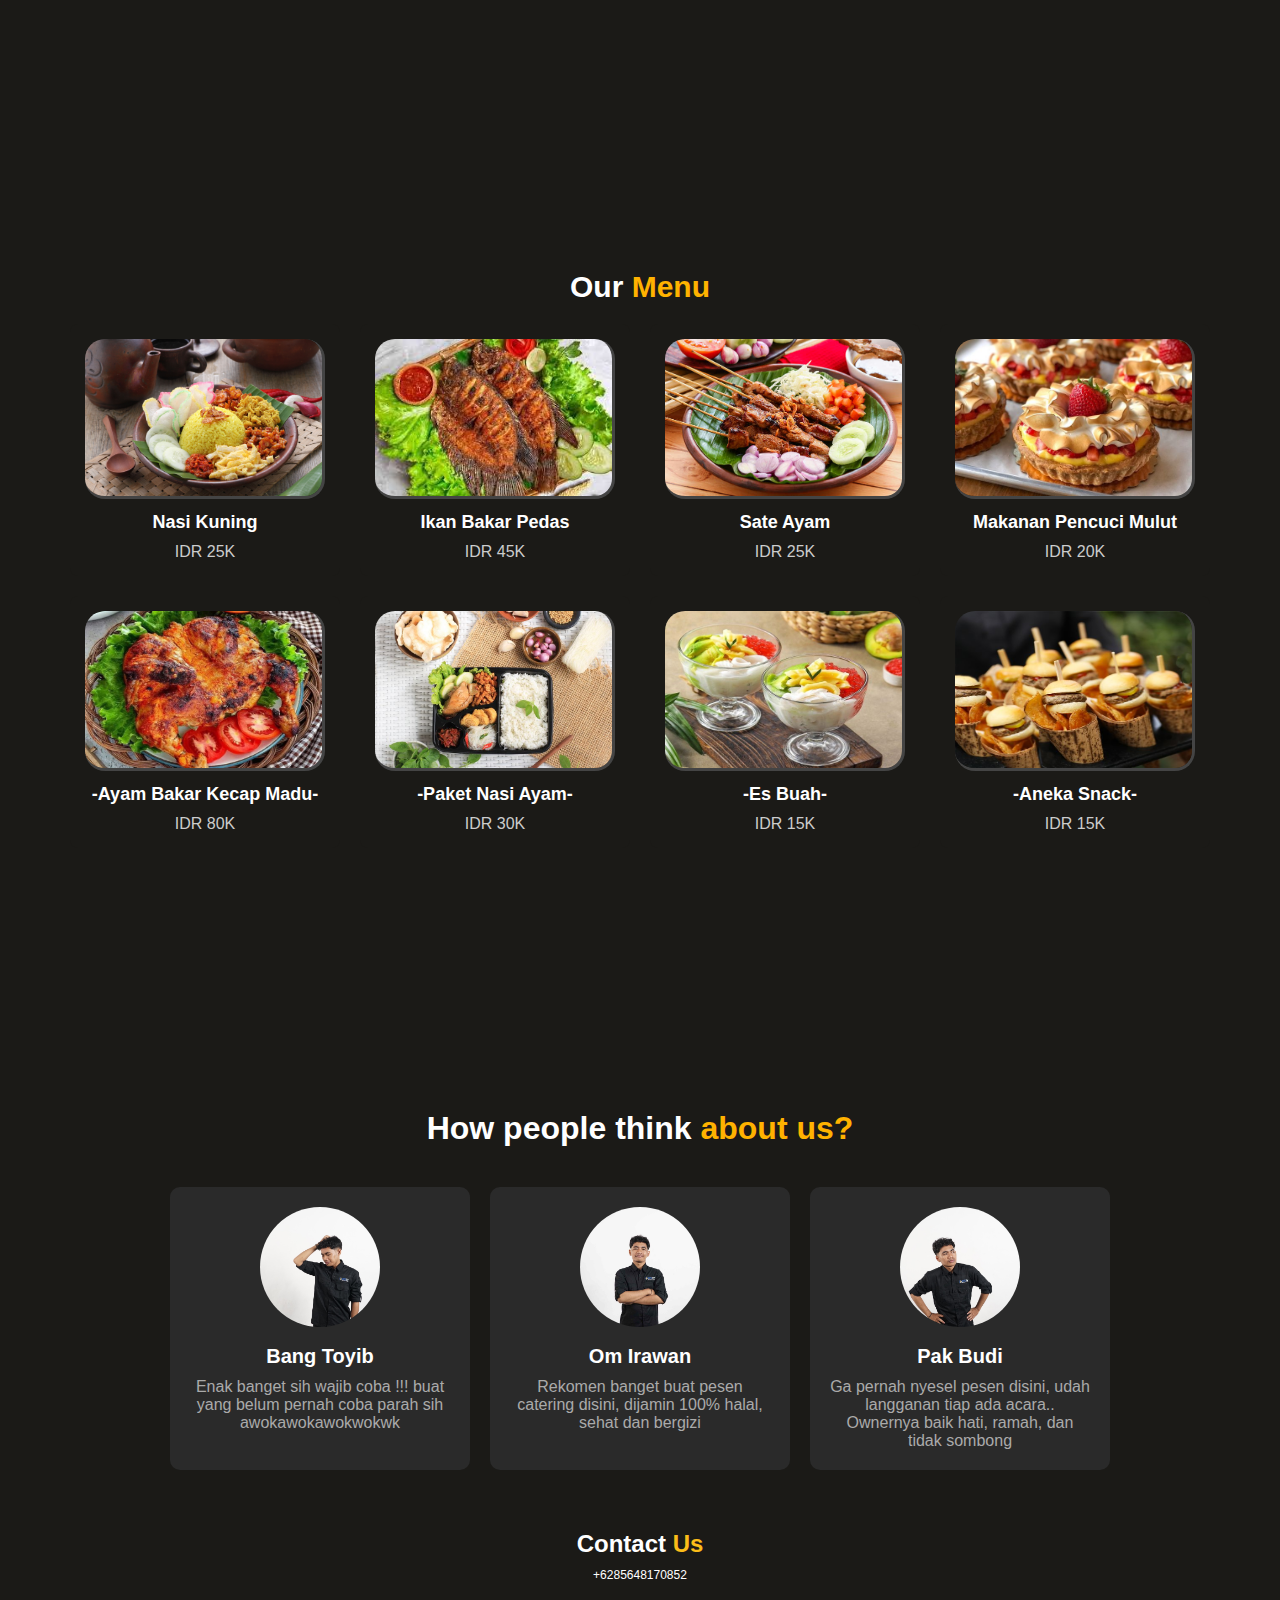
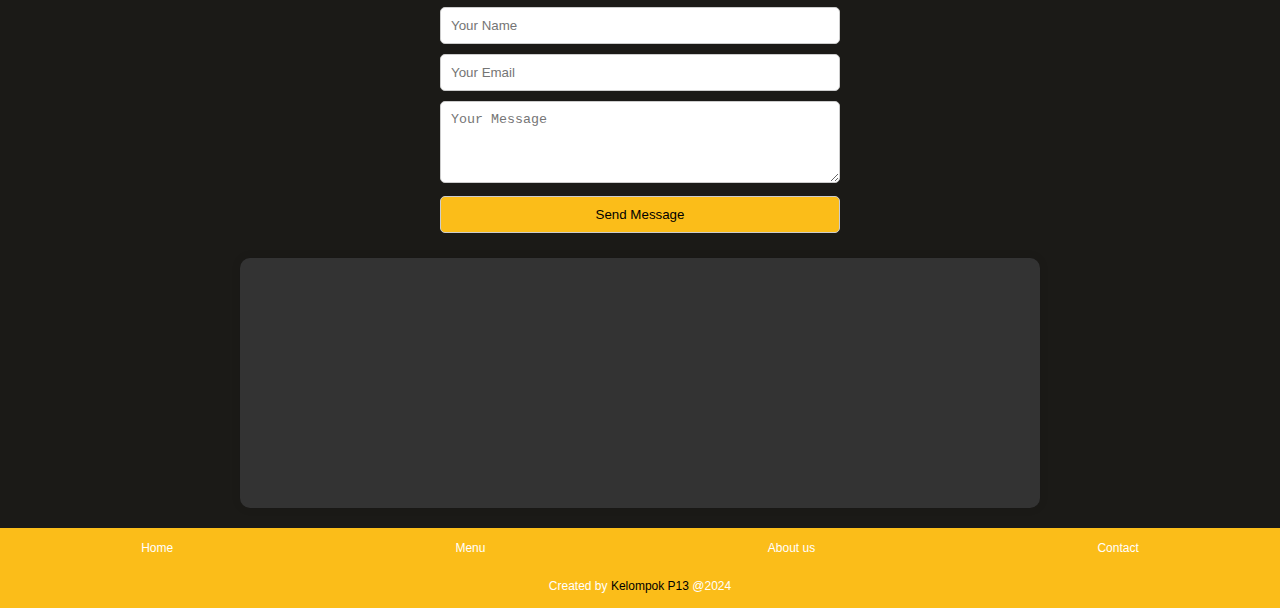
==== commit fe835ccc: "revisi our menu" ====
--- a/index.html
+++ b/index.html
@@ -12,7 +12,7 @@
       <div class="navbar-logo">Eclipta<span>catering</span></div>
       <div class="navbar-nav">
         <a href="#home">Home</a>
-        <a href="#">Menu</a>
+        <a href="#menu-catering">Menu</a>
         <a href="#about-us">About us</a>
         <a href="#contact">Contact</a>
       </div>
@@ -51,44 +51,57 @@
     </section>
 
     <!-- Our Menu -->
-    <section class="menu">
+    <section class="menu" id="menu-catering">
         <h2>Our <span>Menu</span></h2>
         <div class="menu-container">
             <div class="menu-item">
-                <img src="img/menu.jpg" alt="Ayam Bakar Madu">
-                <h3>Ayam Bakar Madu</h3>
-                <p>IDR 999K</p>
+                <img src="img/nasi-kuningg.jpeg" alt="Ayam Bakar Madu">
+                <h3>Nasi Kuning</h3>
+                <p>IDR 25K</p>
             </div>
     
             <div class="menu-item">
                 <img src="img/ikan-bakar.jfif" alt="Ikan Bakar Pedas">
                 <h3>Ikan Bakar Pedas</h3>
-                <p>IDR 999K</p>
+                <p>IDR 45K</p>
             </div>
     
             <div class="menu-item">
                 <img src="img/sate-ayam.jpg" alt="Sate Ayam">
                 <h3>Sate Ayam</h3>
-                <p>IDR 999K</p>
+                <p>IDR 25K</p>
             </div>
     
             <div class="menu-item">
-                <img src="img/menu.jpg" alt="Makanan Pencuci Mulut">
+                <img src="img/dessert.jpg" alt="Makanan Pencuci Mulut">
                 <h3>Makanan Pencuci Mulut</h3>
-                <p>IDR 999K</p>
+                <p>IDR 20K</p>
             </div>
     
             <div class="menu-item">
-                <img src="img/nasi-kuningg.jpeg" alt="Yellow Rice">
-                <h3>-Yellow Rice-</h3>
-                <p>IDR 999K</p>
+                <img src="img/ayam-bakar.jpg" alt="Yellow Rice">
+                <h3>-Ayam Bakar Kecap Madu-</h3>
+                <p>IDR 80K</p>
             </div>
     
             <div class="menu-item">
                 <img src="img/ayam-kecap.jpg" alt="Nasi Kotak">
-                <h3>-Yellow Rice-</h3>
-                <p>IDR 999K</p>
+                <h3>-Paket Nasi Ayam-</h3>
+                <p>IDR 30K</p>
             </div>
+
+            <div class="menu-item">
+                <img src="img/es.jpg" alt="Es Buah">
+                <h3>-Es Buah-</h3>
+                <p>IDR 15K</p>
+            </div>
+
+            <div class="menu-item">
+                <img src="img/snack.jpg" alt="snack">
+                <h3>-Aneka Snack-</h3>
+                <p>IDR 15K</p>
+            </div>
+
         </div>
     </section>
 
--- a/style.css
+++ b/style.css
@@ -277,7 +277,9 @@
     width: 100%;
     aspect-ratio: 3/2;
     height: auto;
-    border-bottom: 2px solid #444;
+    border-bottom: 3px solid #444;
+    border-right: 3px solid #444;
+    border-radius: 20px;
 }
 
 .menu-item h3 {
@@ -289,6 +291,10 @@
 .menu-item p {
     font-size: 16px;
     color: #ccc; 
+}
+
+.menu-item img:hover {
+    transform: scale(1.05); 
 }
 
 
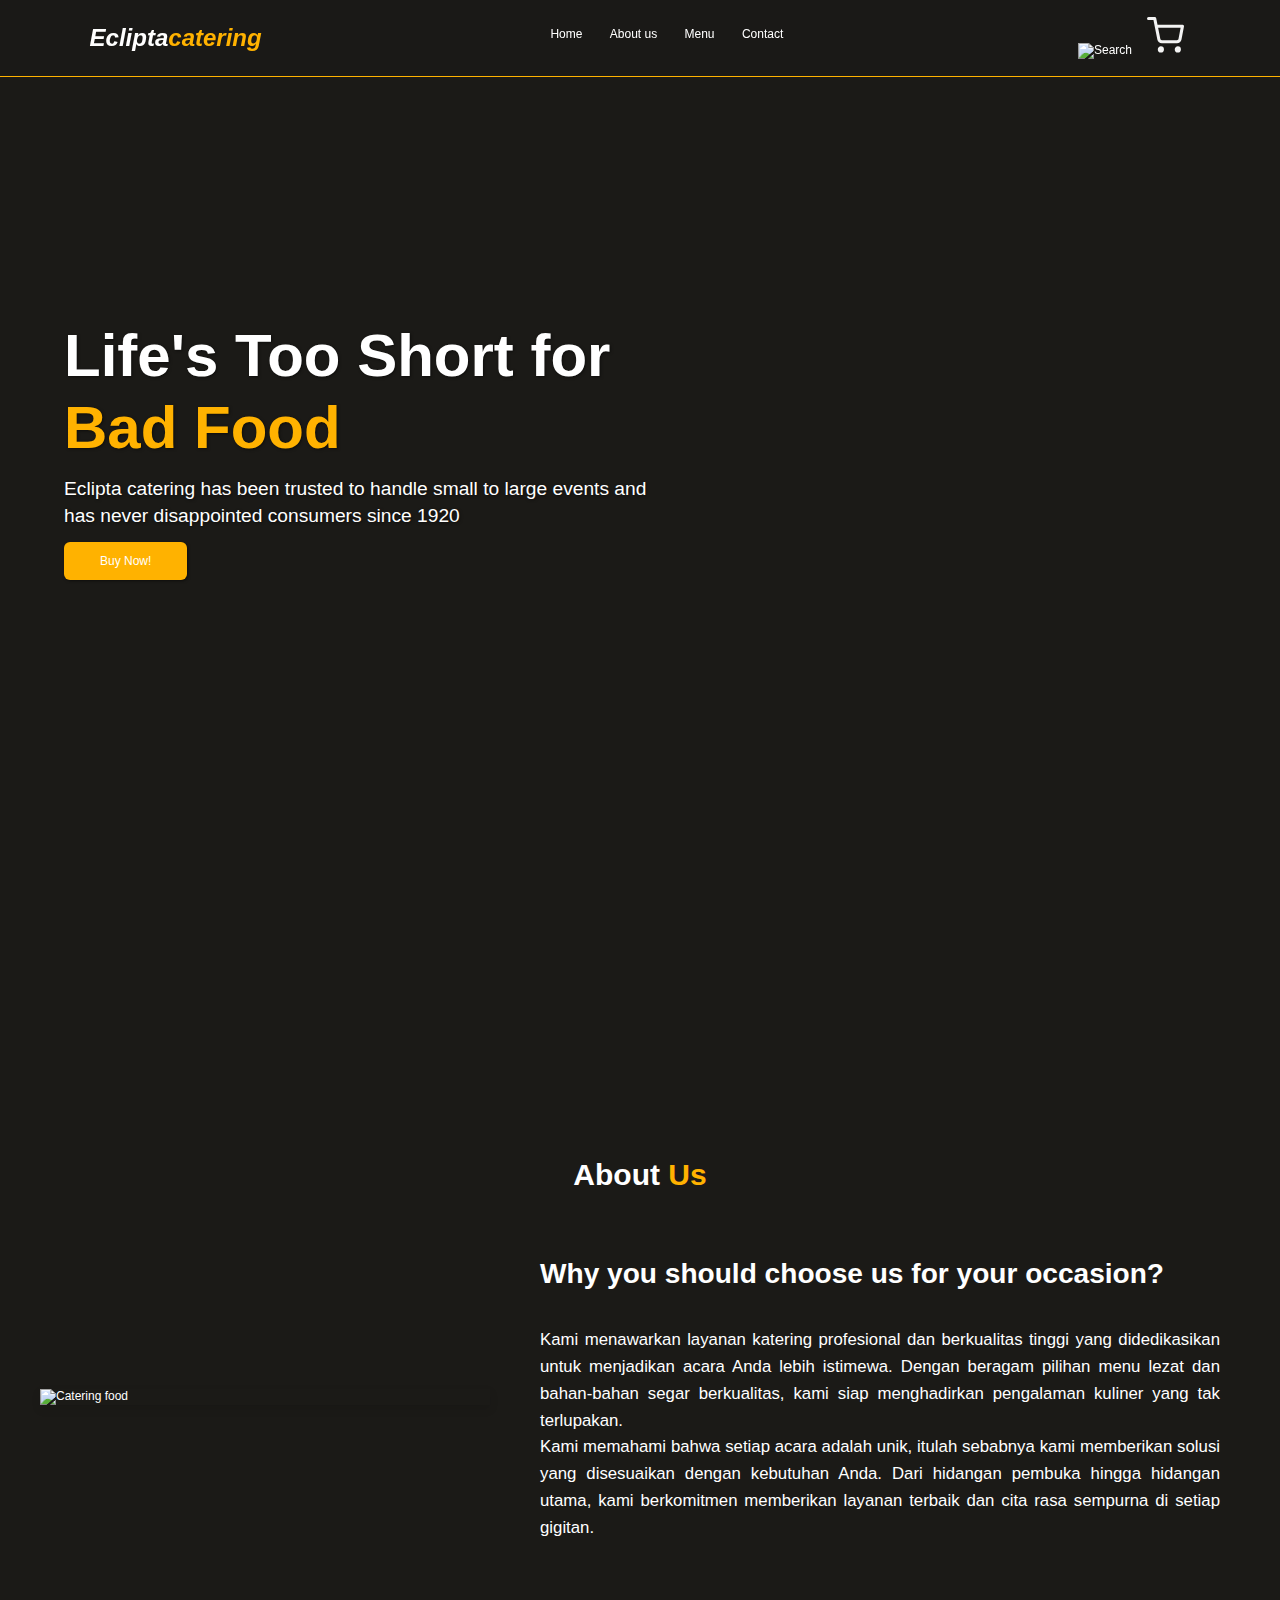
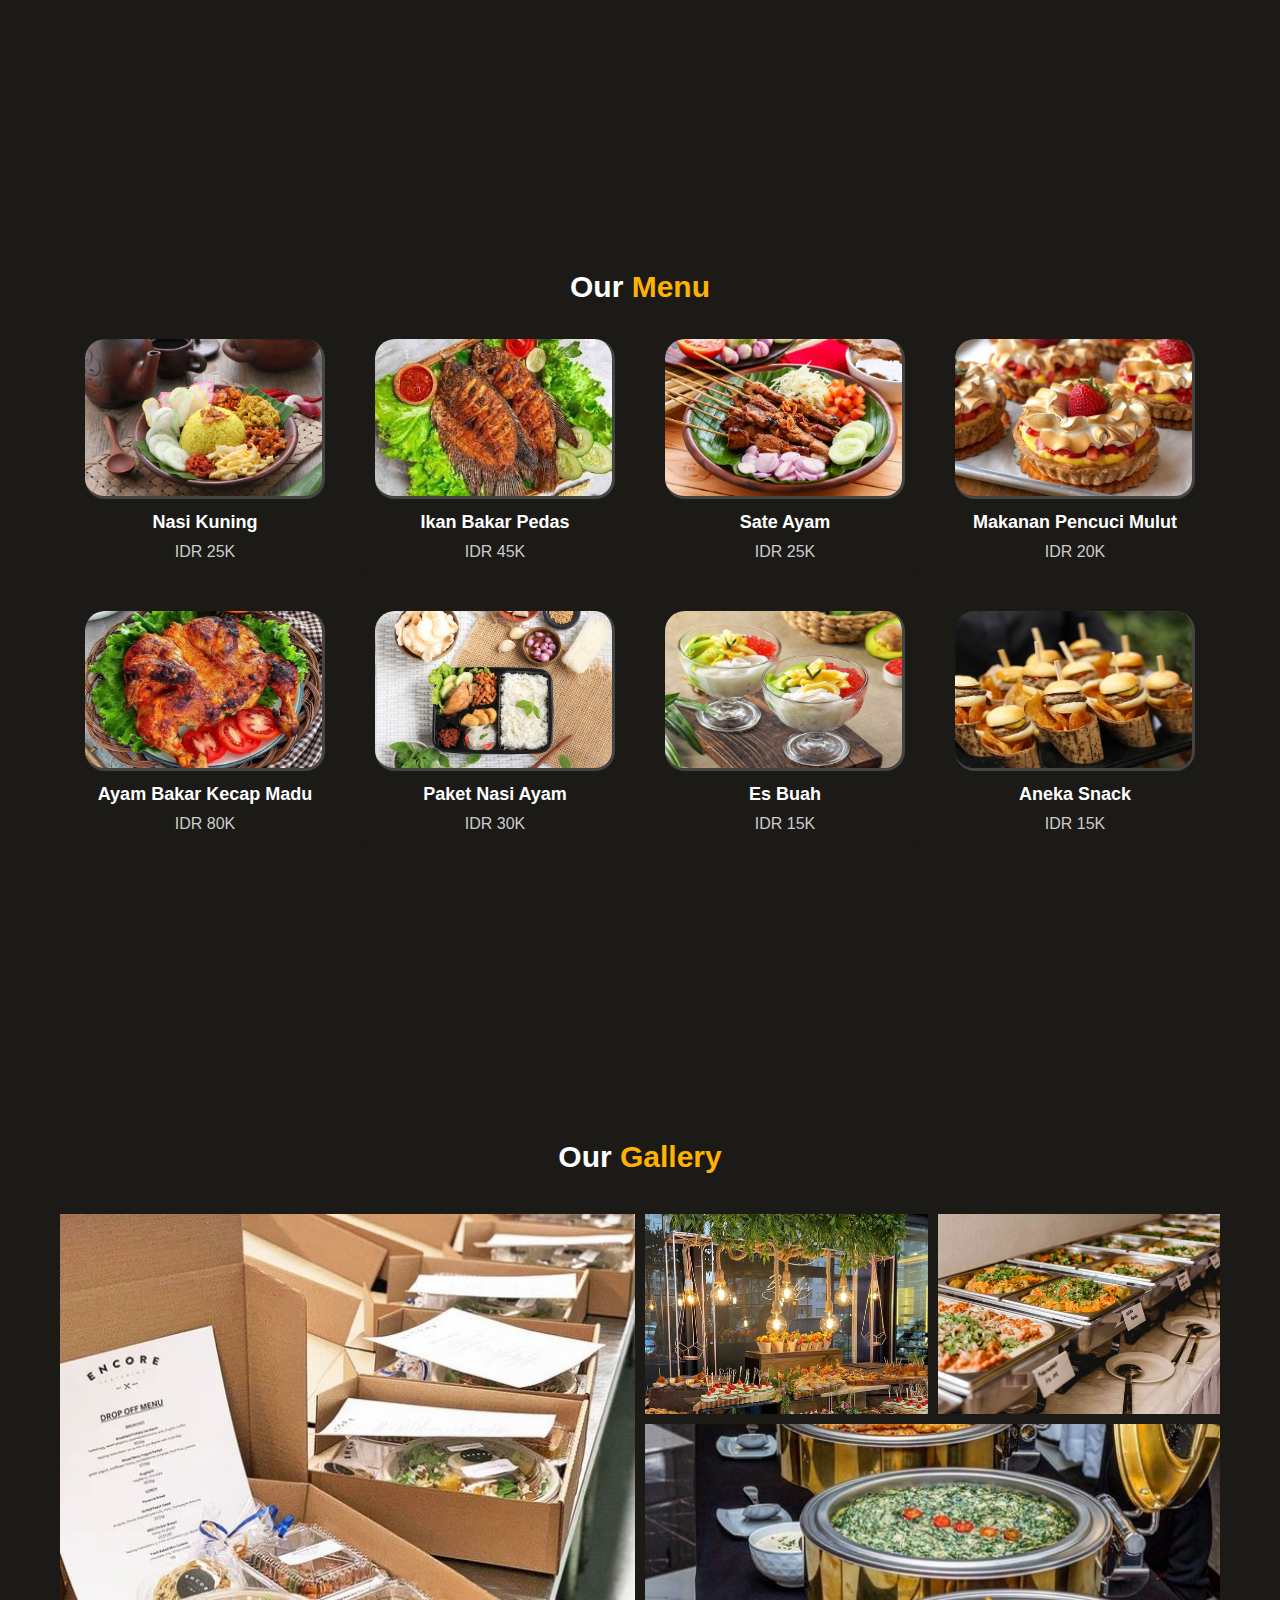
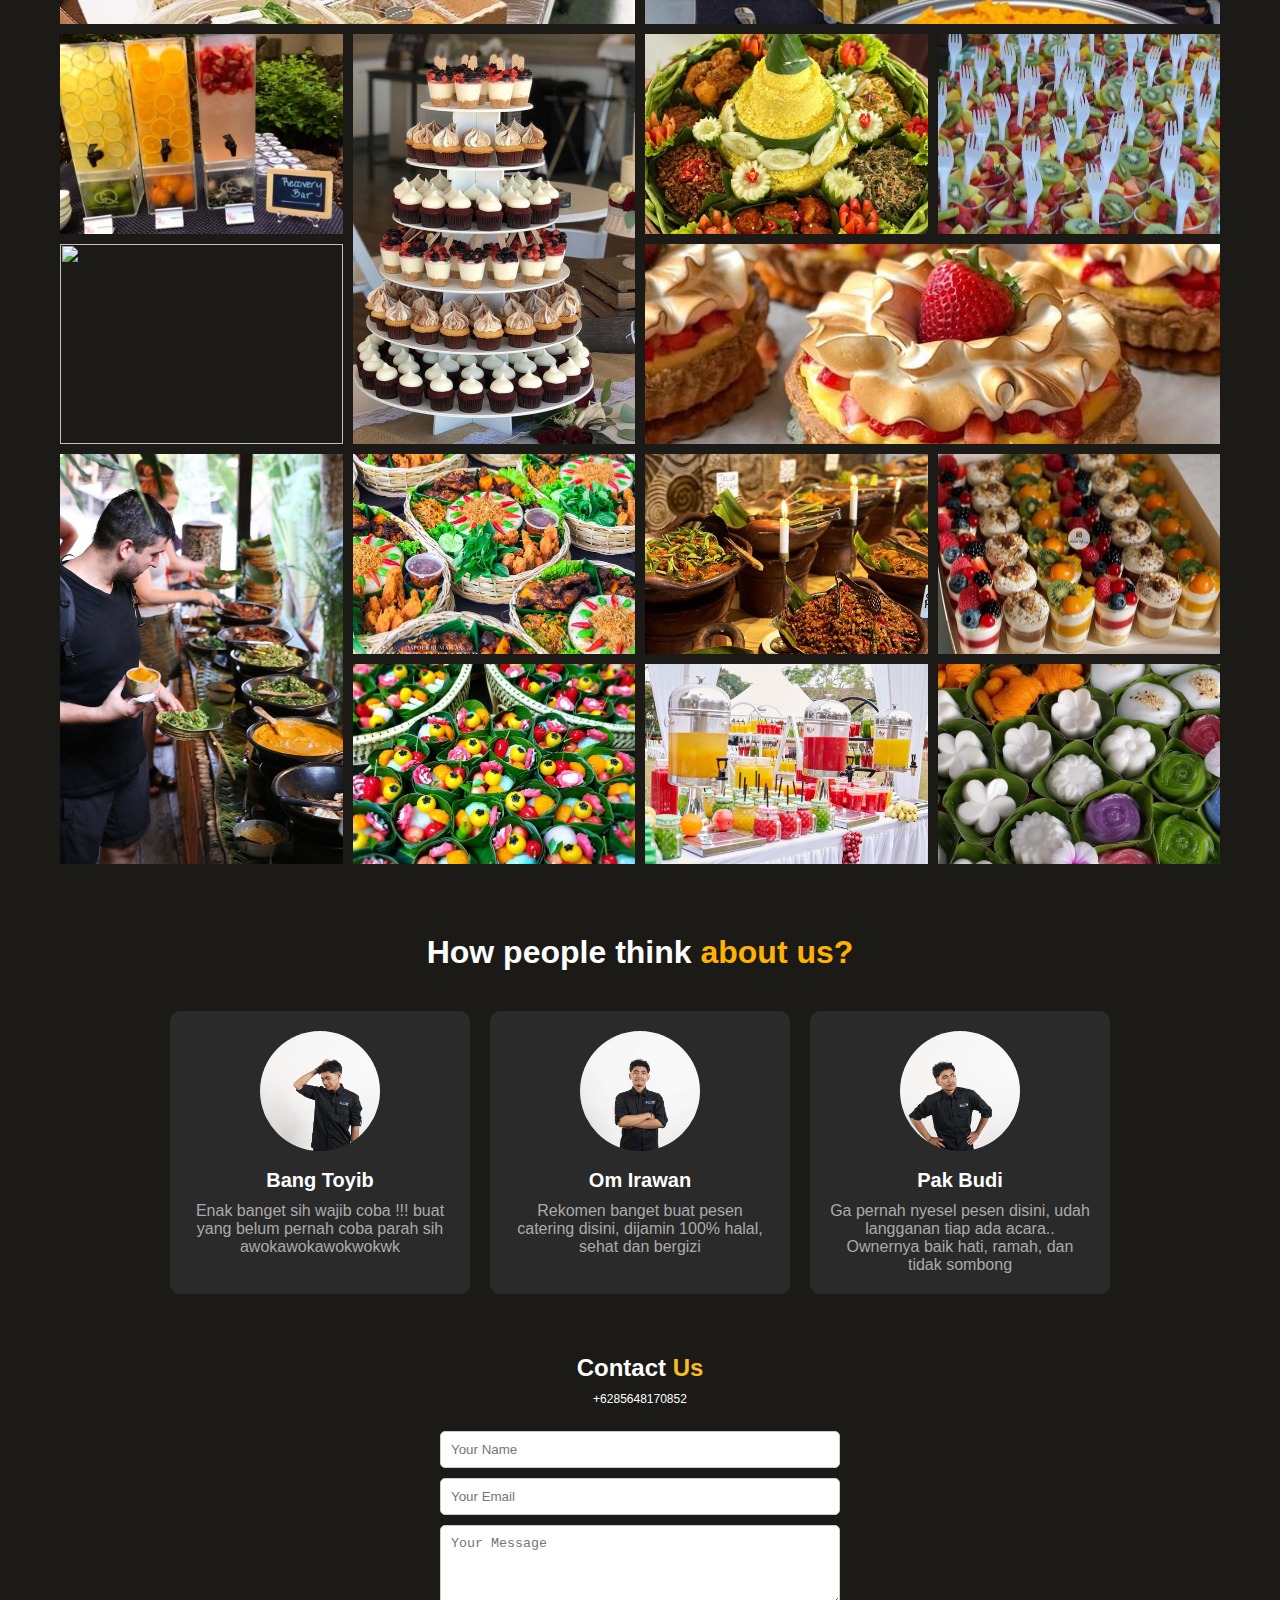
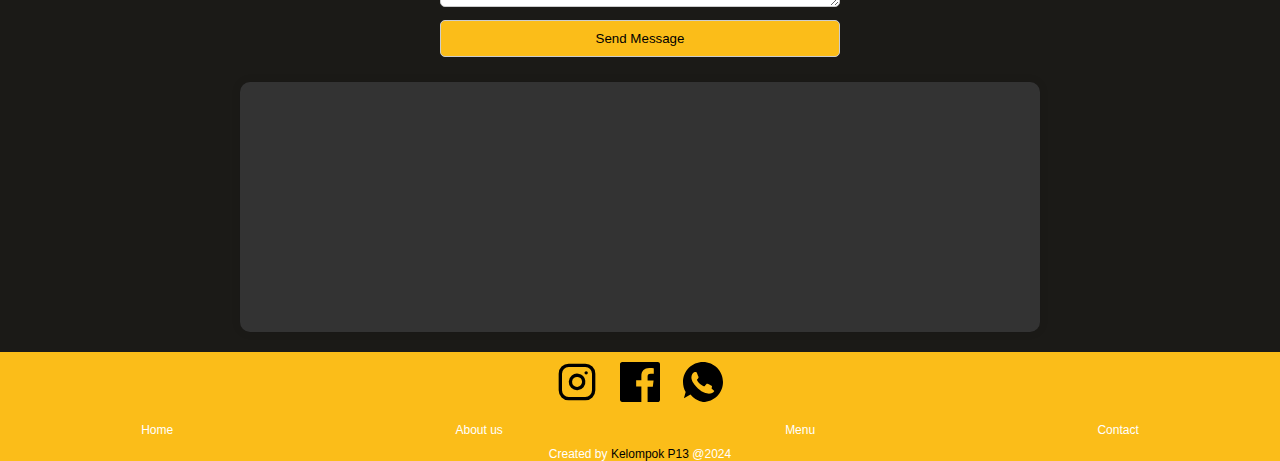
==== commit e8dc1006: "add our gallery + edit footer icon sosmed" ====
--- a/index.html
+++ b/index.html
@@ -5,15 +5,15 @@
     <meta name="viewport" content="width=device-width, initial-scale=1.0" />
     <title>Landing Page</title>
     <link rel="stylesheet" href="style.css" />
-  </head>
+   </head>
   <body>
     <!-- Navbar -->
     <nav class="navbar">
       <div class="navbar-logo">Eclipta<span>catering</span></div>
       <div class="navbar-nav">
         <a href="#home">Home</a>
+        <a href="#about-us">About us</a>
         <a href="#menu-catering">Menu</a>
-        <a href="#about-us">About us</a>
         <a href="#contact">Contact</a>
       </div>
       <div class="navbar-extra">
@@ -31,7 +31,7 @@
           Eclipta catering has been trusted to handle small to large events and
           has never disappointed consumers since 1920
         </p>
-        <a href="#" class="cta">Buy Now!</a>
+        <a href="https://wa.me/qr/TZUJCQ2BIKB3G1?text=Halo%20saya%20tertarik%20dengan%20layanan%20Anda" target="_blank" class="cta">Buy Now!</a>
       </div>
     </section>
 
@@ -80,28 +80,86 @@
     
             <div class="menu-item">
                 <img src="img/ayam-bakar.jpg" alt="Yellow Rice">
-                <h3>-Ayam Bakar Kecap Madu-</h3>
+                <h3>Ayam Bakar Kecap Madu</h3>
                 <p>IDR 80K</p>
             </div>
     
             <div class="menu-item">
                 <img src="img/ayam-kecap.jpg" alt="Nasi Kotak">
-                <h3>-Paket Nasi Ayam-</h3>
+                <h3>Paket Nasi Ayam</h3>
                 <p>IDR 30K</p>
             </div>
 
             <div class="menu-item">
                 <img src="img/es.jpg" alt="Es Buah">
-                <h3>-Es Buah-</h3>
+                <h3>Es Buah</h3>
                 <p>IDR 15K</p>
             </div>
 
             <div class="menu-item">
                 <img src="img/snack.jpg" alt="snack">
-                <h3>-Aneka Snack-</h3>
+                <h3>Aneka Snack</h3>
                 <p>IDR 15K</p>
             </div>
 
+        </div>
+    </section>
+
+    <!-- Our Menu -->
+    <section class="gallery-section" id="gallery">
+        <h2>Our <span>Gallery</span></h2>
+        <div class="gallery">
+            <div class="gallery-item">
+                <img src="img/gambar1.jpg">
+            </div>
+            <div class="gallery-item">
+                <img src="img/gambar2.jpg">
+            </div>
+            <div class="gallery-item">
+                <img src="img/gambar3.jpg">
+            </div>
+            <div class="gallery-item">
+                <img src="img/gambar4.jpg">
+            </div>
+            <div class="gallery-item">
+                <img src="img/gambar5.jpg">
+            </div>
+            <div class="gallery-item">
+                <img src="img/gambar8.jpg">
+            </div>
+            <div class="gallery-item">
+                <img src="img/gambar6.jpg">
+            </div>
+            <div class="gallery-item">
+                <img src="img/gambar7.jpg">
+            </div>
+            <div class="gallery-item">
+                <img src="img/dessert.jpg">
+            </div>
+            <div class="gallery-item">
+                <img src="img/about-us.jpg">
+            </div>
+            <div class="gallery-item">
+                <img src="img/gambar11.jpg">
+            </div>
+            <div class="gallery-item">
+                <img src="img/gambar10.jpg">
+            </div>
+            <div class="gallery-item">
+                <img src="img/gambar12.jpg">
+            </div>
+            <div class="gallery-item">
+                <img src="img/gambar9.jpg">
+            </div>
+            <div class="gallery-item">
+                <img src="img/gambar13.jpg">
+            </div>
+            <div class="gallery-item">
+                <img src="img/gambar15.jpg">
+            </div>
+            <div class="gallery-item">
+                <img src="img/gambar14.jpg">
+            </div>
         </div>
     </section>
 
@@ -149,15 +207,28 @@
     
     <!-- Bagian Footer -->
     <footer>
+        <div class="social-icons">
+            <a href="https://www.instagram.com/hmit_its?utm_source=ig_web_button_share_sheet&igsh=ZDNlZDc0MzIxNw==" target="_blank">
+                <img src="icon/ig.svg" alt="ig" />
+            </a>
+            
+            <a href="https://www.NewsInstitutTeknologiSepuluhNopemberITS/" target="_blank">
+                <img src="icon/fb.svg" alt="fb">
+            </a>
+            <a href="https://wa.me/qr/TZUJCQ2BIKB3G1?text=Halo%20saya%20tertarik%20dengan%20layanan%20Anda" target="_blank">
+                <img src="icon/wa.svg" alt="wa">
+            </a>
+        </div>
+
         <nav> <!-- Navigasi footer -->
             <ul>
-                <li><a href="#"><i class="fas fa-home"></i><span>Home</span></a></li> <!-- Menu Home -->
-                <li><a href="#"><i class="fas fa-bars"></i><span>Menu</span></a></li> <!-- Menu Menu -->
-                <li><a href="#"><i class="fas fa-info-circle"></i><span>About us</span></a></li> <!-- Menu About Us -->
-                <li><a href="#"><i class="fas fa-envelope"></i><span>Contact</span></a></li> <!-- Menu Contact -->
+                <li><a href="#home"><i class="fas fa-home"></i><span>Home</span></a></li> <!-- Menu Home -->
+                <li><a href="#about-us"><i class="fas fa-info-circle"></i><span>About us</span></a></li> <!-- Menu About Us -->
+                <li><a href="#menu-catering"><i class="fas fa-bars"></i><span>Menu</span></a></li> <!-- Menu Menu -->
+                <li><a href="#contact"><i class="fas fa-envelope"></i><span>Contact</span></a></li> <!-- Menu Contact -->
             </ul>
         </nav>
-        <p>Created by <span class="black-text">Kelompok</span> <span class="black-text">P13</span> @2024</p> <!-- Keterangan pembuat.. kelompok kita -->
+        <p>Created by <span class="black-text"><a href="https://github.com/lasturas/pweb-HTML_CSS-P13-2024" target="_blank">Kelompok P13</a></span> @2024</p> <!-- Keterangan pembuat.. kelompok kita -->
     </footer>
 
   </body>
--- a/style.css
+++ b/style.css
@@ -11,6 +11,7 @@
     outline: none;
     border: none;
     text-decoration: none;
+    box-sizing: border-box;
 }
   
 html {
@@ -240,8 +241,7 @@
     align-items: center;
     justify-content: center; 
     margin-right: 0px;
-    padding: 70px; 
-    box-sizing: border-box;
+    padding: 70px;
 }
 
 .menu h2 {
@@ -297,6 +297,72 @@
     transform: scale(1.05); 
 }
 
+/*-- Gallery --*/
+.gallery-section {
+    padding: 40px 20px;
+    background-color: var(--bg-color);
+}
+
+.gallery-section h2 {
+    font-size: 2.5rem; 
+    margin-bottom: 20px; 
+    text-color: white; 
+    text-align: center;
+}
+  
+.gallery-section h2 span{
+    color: var(--primary-color); 
+}
+
+/* Gallery grid styling */
+.gallery {
+    display: grid;
+    grid-template-columns: repeat(4, 1fr);
+    grid-auto-rows: 200px;
+    grid-gap: 10px;
+    padding: 20px;
+    margin: 0 auto;
+    max-width: 1200px;
+    grid-auto-flow: dense;
+}
+
+.gallery-item {
+    position: relative;
+    overflow: hidden;
+}
+
+.gallery-item img {
+    width: 100%;
+    height: 100%;
+    object-fit: cover; /* Ensures uniform size and aspect ratio */
+    display: block;
+}
+
+/* Special layout for certain images */
+.gallery-item:nth-child(1) {
+    grid-column: span 2;
+    grid-row: span 2;
+}
+
+.gallery-item:nth-child(2) {
+    grid-row: span 1;
+}
+
+.gallery-item:nth-child(4) {
+    grid-column: span 2;
+}
+
+.gallery-item:nth-child(6) {
+    grid-row: span 2;
+}
+
+.gallery-item:nth-child(9) {
+    grid-column: span 2;
+}
+
+.gallery-item:nth-child(11) {
+    grid-row: span 2;
+}
 
 /*-- Testimonials --*/
 .container {
@@ -398,14 +464,16 @@
     display: flex;
     flex-direction: column;
     justify-content: space-between;
+    text-align: center;
 }
 
 nav ul {
     list-style-type: none;
-    padding: 0;
+    padding-bottom: 10px;
     margin: 0;
     display: flex;
     justify-content: space-around;
+    background-color: #fbbd19;
 }
 
 nav ul li a {
@@ -426,13 +494,28 @@
     color: white; /* Warna teks jadi putih */
 }
 
+.social-icons {
+    margin-bottom: 15px;
+}
+
+.social-icons a img {
+    width: 40px;
+    height: 40px;
+    margin: 0 10px;
+    transition: transform 0.3s;
+}
+
+.social-icons a:hover img {
+    transform: scale(1.1);
+}
+
 footer p {
     text-align: center;
-    margin: 5px 0;
     font-size: 12px;
-}
-
-.black-text {
+    background-color:#fbbd19;
+}
+
+footer a, .black-text {
     color: black; /* Pastikan warna teks menjadi hitam */
 }
 
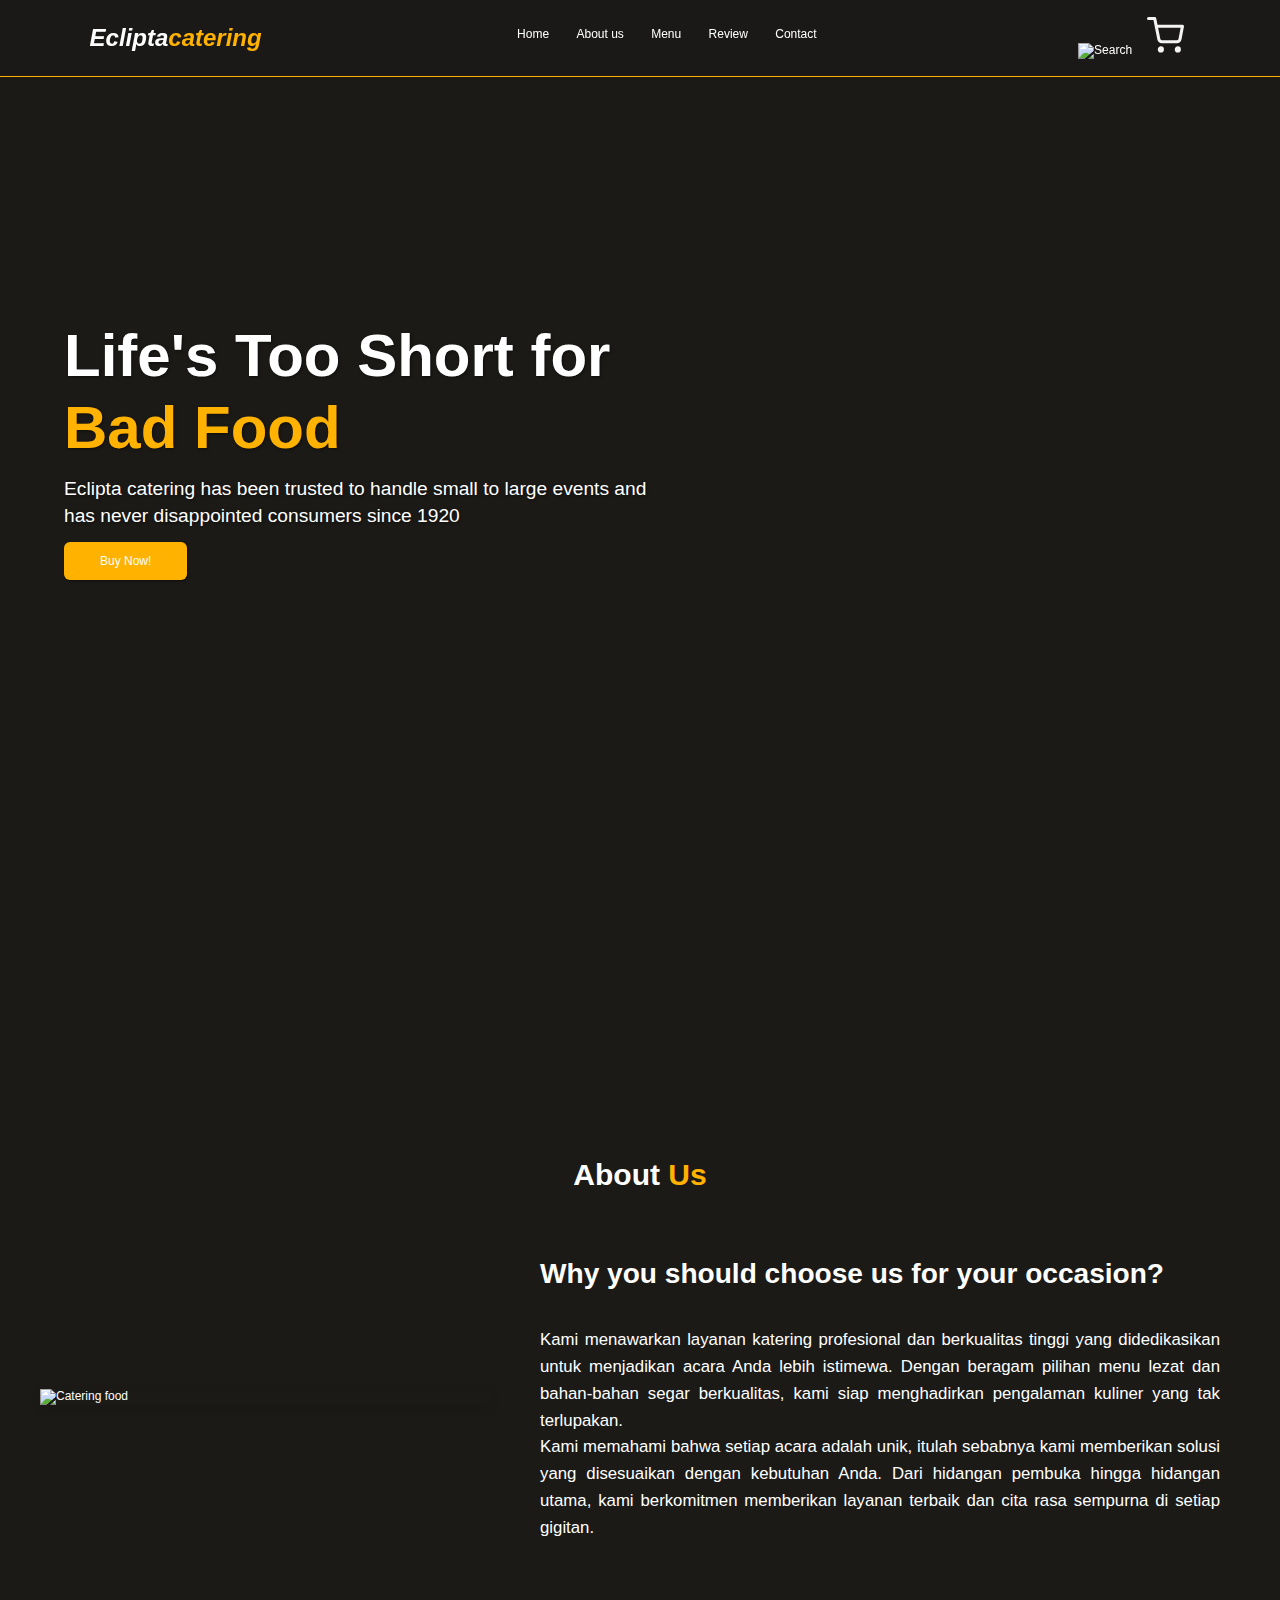
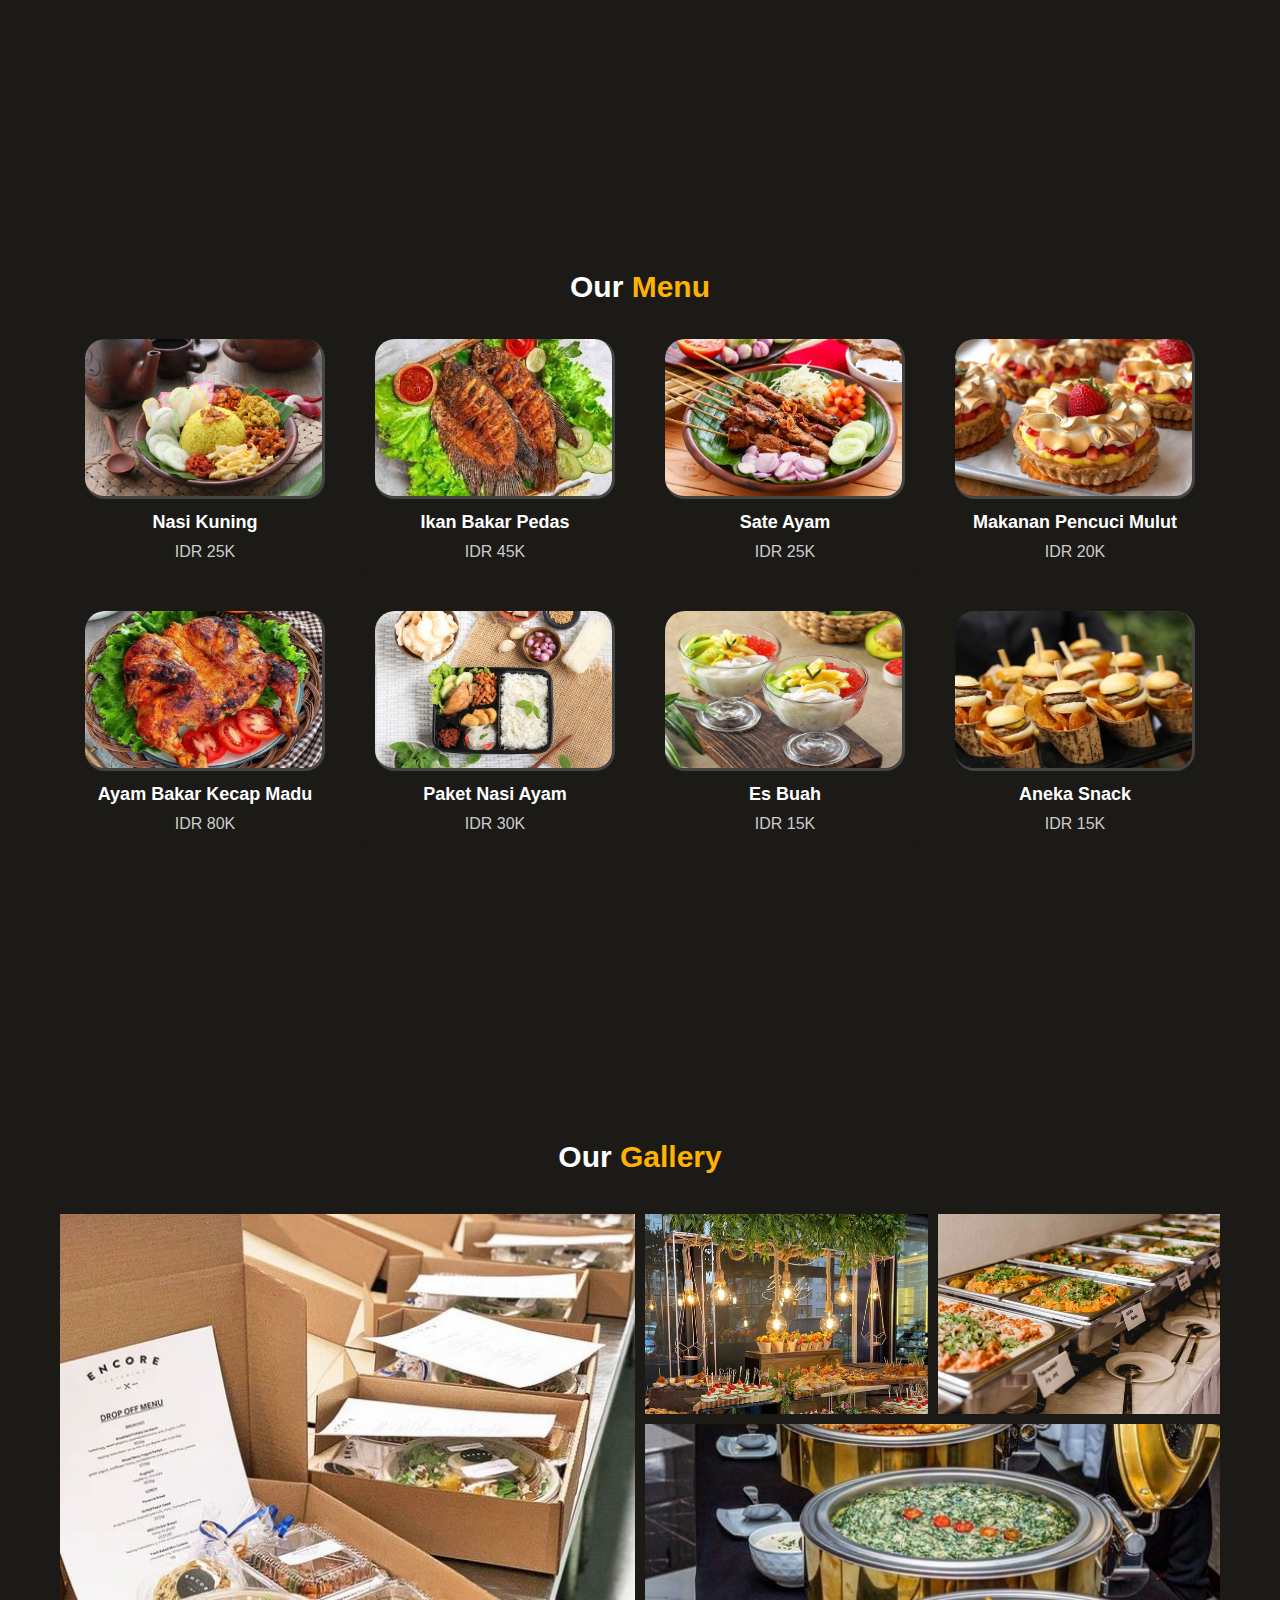
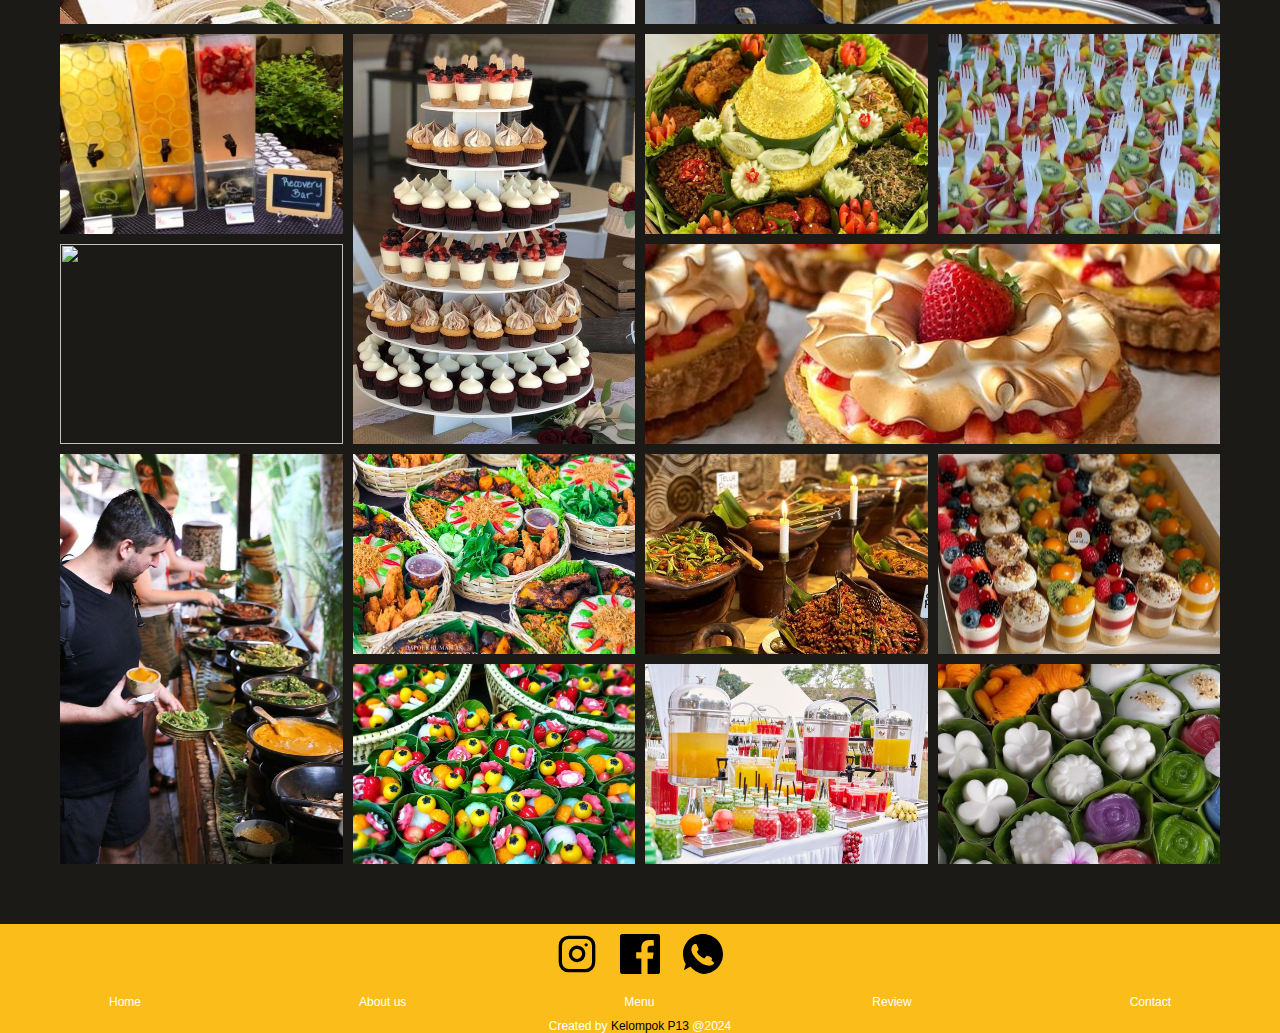
==== commit 32f572a5: "edit page2" ====
--- a/index.html
+++ b/index.html
@@ -9,13 +9,14 @@
   <body>
     <!-- Navbar -->
     <nav class="navbar">
-      <div class="navbar-logo">Eclipta<span>catering</span></div>
-      <div class="navbar-nav">
-        <a href="#home">Home</a>
-        <a href="#about-us">About us</a>
-        <a href="#menu-catering">Menu</a>
-        <a href="#contact">Contact</a>
-      </div>
+        <div class="navbar-logo">Eclipta<span>catering</span></div>
+        <div class="navbar-nav">
+          <a href="#home">Home</a>
+          <a href="#about-us">About us</a>
+          <a href="#menu-catering">Menu</a>
+          <a href="review.html">Review</a>
+          <a href="review.html#contact">Contact</a>
+        </div>
       <div class="navbar-extra">
         <a href="#"><img src="icon/search.svg" alt="Search" /></a>
         <a href="#"><img src="icon/Shopping-cart.svg" alt="Cart" /></a>
@@ -161,49 +162,7 @@
                 <img src="img/gambar14.jpg">
             </div>
         </div>
-    </section>
-
-    <!-- Ini untuk halaman testimoniiiiiii -->
-    <div class="container" id="testimoni">
-        <h2>How people think <span>about us?</span></h2> <!-- Judul bagian testimoni -->
-        
-        <div class="testimonials"> 
-            <div class="testimonial" id="testimonial-1"> <!-- Testi pertama -->
-                <img src="img/bang toyib.jpg" alt="Bang Toyib" class="testimonial-img"> <!-- Muka bang toyib -->
-                <h3>Bang Toyib</h3> <!-- Nama dia -->
-                <p>Enak banget sih wajib coba !!! buat yang belum pernah coba parah sih awokawokawokwokwk</p> <!-- Isi ulasan bang toyib -->
-            </div>
-
-            <div class="testimonial" id="testimonial-2"> <!-- Testi kedua -->
-                <img src="img/om irawan.jpg" alt="Om Irawan" class="testimonial-img"> <!-- Muka om irawan -->
-                <h3>Om Irawan</h3> <!-- Nama dia -->
-                <p>Rekomen banget buat pesen catering disini, dijamin 100% halal, sehat dan bergizi</p> <!-- Isi ulasan om irawan -->
-            </div>
-
-            <div class="testimonial" id="testimonial-3"> <!-- Testi ketiga -->
-                <img src="img/pak budi.jpg" alt="Pak Budi" class="testimonial-img"> <!-- Muka pak budi -->
-                <h3>Pak Budi</h3> <!-- Nama dia -->
-                <p>Ga pernah nyesel pesen disini, udah langganan tiap ada acara.. Ownernya baik hati, ramah, dan tidak sombong</p> <!-- Isi ulasan pak budi -->
-            </div>
-        </div>
-    </div>
-
-    <!-- Ini buat bagian kontakkkkk -->
-    <div class="contact" id="contact"> <!-- Kontainer buat formu kontak -->
-            <h3>Contact <span>Us</span></h3> <!-- Judul bagian kontak -->
-            <p>+6285648170852</p> <!-- Nomor wa nya aca -->
-
-            <form action="#" method="post"> <!-- Form buat ngirim pesan, ini nanti menuju ke wa yg di atas -->
-                <input type="text" id="name" name="name" placeholder="Your Name" required><br> <!-- Buat nama -->
-                <input type="email" id="email" name="email" placeholder="Your Email" required><br> <!-- Buat email -->
-                <textarea id="message" name="message" rows="4" placeholder="Your Message" required></textarea><br> <!-- Buat pesan -->
-                <input type="submit" value="Send Message"> <!-- Tombol kirim -->
-            </form>
-    </div>
-    
-    <div class="map-container"> <!-- Kontainer untuk peta -->
-        <iframe src="https://www.google.com/maps/embed?pb=!1m18!1m12!1m3!1d3151198.217402622!2d112.61127787225617!3d-7.257574870896103!2m3!1f0!2f0!3f0!3m2!1i1024!2i768!4f13.1!3m3!1m2!1s0x2e7a1aa4b3a4eb69%3A0x91f6c5474c6d5b91!2sSurabaya%2C%20East%20Java%2C%20Indonesia!5e0!3m2!1sen!2sus!4v1695716764314!5m2!1sen!2sus" width="600" height="450" style="border:0;" allowfullscreen="" loading="lazy"></iframe> <!-- Peta Surabaya -->
-    </div>   
+    </section>  
     
     <!-- Bagian Footer -->
     <footer>
@@ -225,7 +184,8 @@
                 <li><a href="#home"><i class="fas fa-home"></i><span>Home</span></a></li> <!-- Menu Home -->
                 <li><a href="#about-us"><i class="fas fa-info-circle"></i><span>About us</span></a></li> <!-- Menu About Us -->
                 <li><a href="#menu-catering"><i class="fas fa-bars"></i><span>Menu</span></a></li> <!-- Menu Menu -->
-                <li><a href="#contact"><i class="fas fa-envelope"></i><span>Contact</span></a></li> <!-- Menu Contact -->
+                <li><a href="review.html"><i class="fas fa-envelope"></i><span>Review</span></a></li> <!-- Menu Review -->
+                <li><a href="review.html#contact"><i class="fas fa-envelope"></i><span>Contact</span></a></li> <!-- Menu Contact -->
             </ul>
         </nav>
         <p>Created by <span class="black-text"><a href="https://github.com/lasturas/pweb-HTML_CSS-P13-2024" target="_blank">Kelompok P13</a></span> @2024</p> <!-- Keterangan pembuat.. kelompok kita -->
